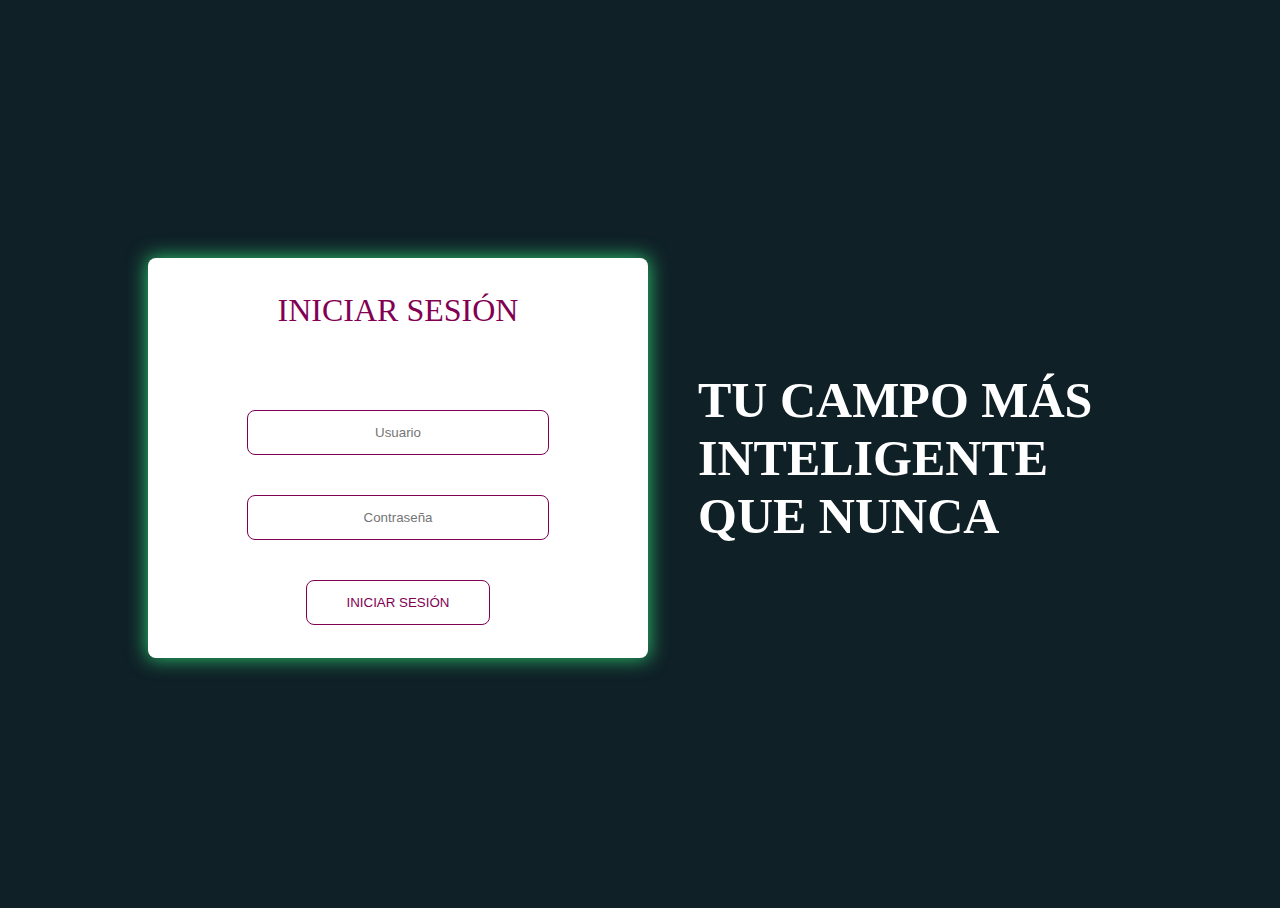
==== src/index.html @ e1c2057e "Login funciona a la perfección" ====
<!DOCTYPE html>
<html lang="en">
<head>
    <meta charset="UTF-8">
    <title>Title</title>
    <link rel="stylesheet" href="css/login.css">

</head>
<body>
    <form class="login" onsubmit="enviar(event)" id="login" method="POST">
        <h1>Iniciar Sesión</h1>
        <h2 id="errorLogin"></h2>
        <input type="text" name="nombre_de_usuario" placeholder="Usuario" required>
        <input type="password" name="contraseña" placeholder="Contraseña" required>
        <input type="submit" name="" value="INICIAR SESIÓN">
    </form>

    <div id="textoAncla">
        <h1>TU CAMPO MÁS INTELIGENTE QUE NUNCA</h1>
    </div>
    
    <script src="js/login.js"></script>

</body>
</html>
---- src/css/login.css ----
/* Determinamos el tamaño del html y del body */
html,body{
    height: 100%;
    width: 100%;
}

/* Creamos una tipografia personalizada
@font-face {
    font-family: "Montserrat";
    font-style: normal;
    font-weight: normal;
    src: url("../fonts/Montserrat/Montserrat-Light.otf");
}
*/

body{
    background: #0F2027;  /* fallback for old browsers */
    font-family: "Helvetica Neue";
    display: flex;
    align-items: center;
    justify-content: center;
}

.login{
    width: 400px;
    height: 300px;
    padding: 50px;
    border-radius: 8px;
    display: flex;
    flex-direction: column;
    align-items: center;
    justify-content: center;
    position: relative;
    background: white;
}

/* Título del login */
.login h1{
    color: #820053;
    text-transform: uppercase;
    font-weight: 500;
}

.login h2{
    color: #820053;
    text-transform: uppercase
    font-size: 10px;
}

.login input[type = "text"],.login input[type = "password"]{
    border: 0;
    background: none;
    display: block;
    margin: 20px auto;
    text-align: center;
    border: 1px solid #820053;
    padding: 14px 10px;
    width: 280px;
    outline: none;
    color: black;
    border-radius: 8px;
    transition: 0.25s;
}

.login input[type = "text"]:focus,.login input[type = "password"]:focus{
    width: 314px;
    border-color: #2ecc71;
}

.login input[type = "submit"]{
    border: 0;
    background: none;
    display: block;
    margin: 20px auto;
    text-align: center;
    border: 1px solid #820053;
    padding: 14px 40px;
    outline: none;
    color: #820053;
    border-radius: 8px;
    transition: 0.25s;
    cursor: pointer;
}

.login input[type = "submit"]:hover{
    background: #2ecc71;
}

/* Sobra trasera */
.login::after{
    position: absolute;
    bottom: 0px;
    left: 0px;
    content: '';
    background: #2ecc71;
    width: 100%;
    height: 100%;
    filter: blur(10px);
    z-index: -1;
}

#textoAncla{
    width: 400px;
    height: 300px;
    margin: 0 50px;
    color: white;
    display: flex;
    align-items: center;
    flex-wrap: wrap;
    font-size: 25px;
}

@media only screen and (max-width: 740px) {

    .box{
        width: 100%;
    }

    .box input[type = "text"]:focus,.box input[type = "password"]:focus{
        width: 90%;
    }

    .box input[type = "text"],.box input[type = "password"]{
        width: 80%;
    }

    #textoAncla{
        display:none
    }
    
}
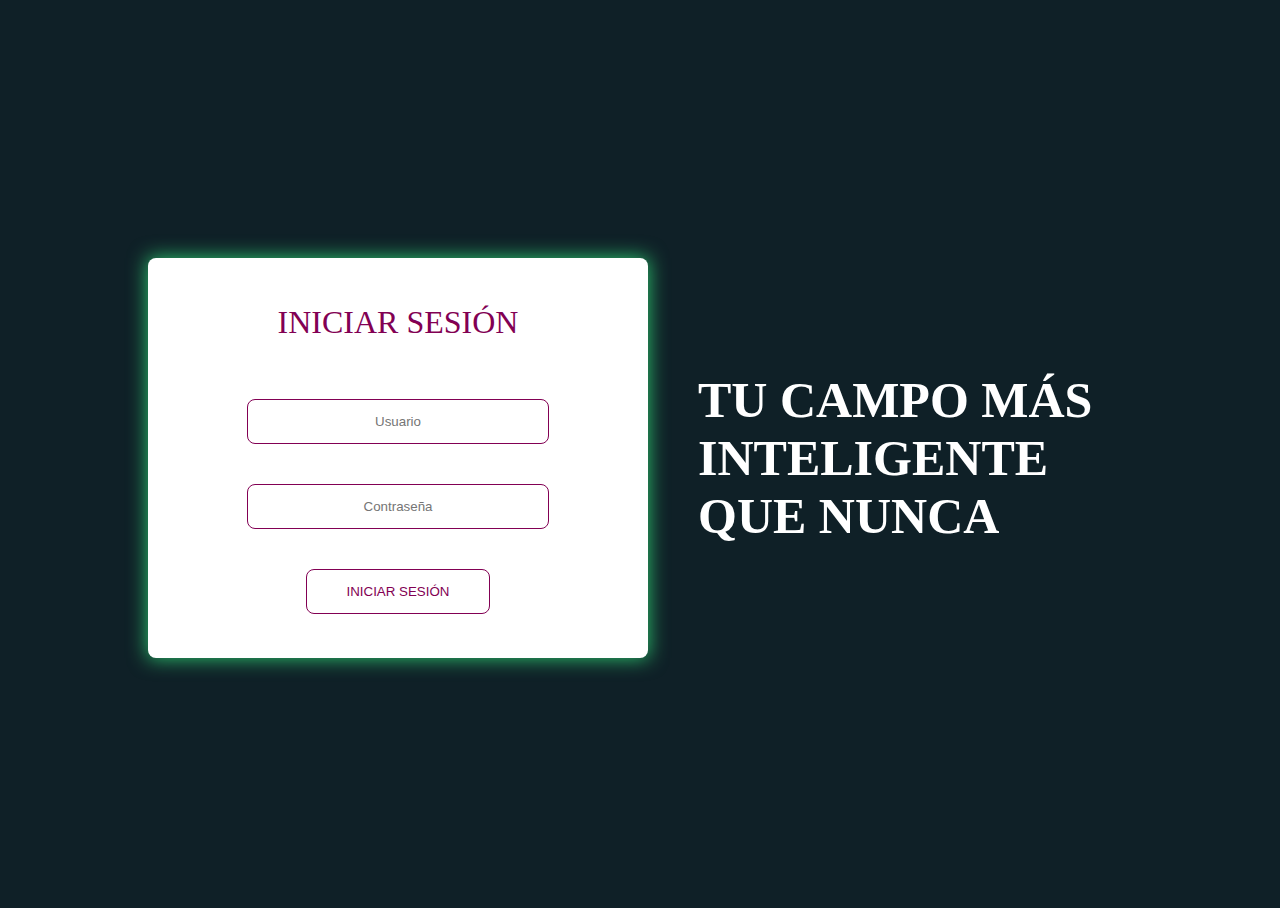
==== commit 705f0904: "casi terminado" ====
--- a/src/index.html
+++ b/src/index.html
@@ -4,7 +4,6 @@
     <meta charset="UTF-8">
     <title>Title</title>
     <link rel="stylesheet" href="css/login.css">
-
 </head>
 <body>
     <form class="login" onsubmit="enviar(event)" id="login" method="POST">
@@ -18,7 +17,7 @@
     <div id="textoAncla">
         <h1>TU CAMPO MÁS INTELIGENTE QUE NUNCA</h1>
     </div>
-    
+
     <script src="js/login.js"></script>
 
 </body>
--- a/src/css/login.css
+++ b/src/css/login.css
@@ -43,7 +43,7 @@
 
 .login h2{
     color: #820053;
-    text-transform: uppercase
+    text-transform: uppercase;
     font-size: 10px;
 }
 
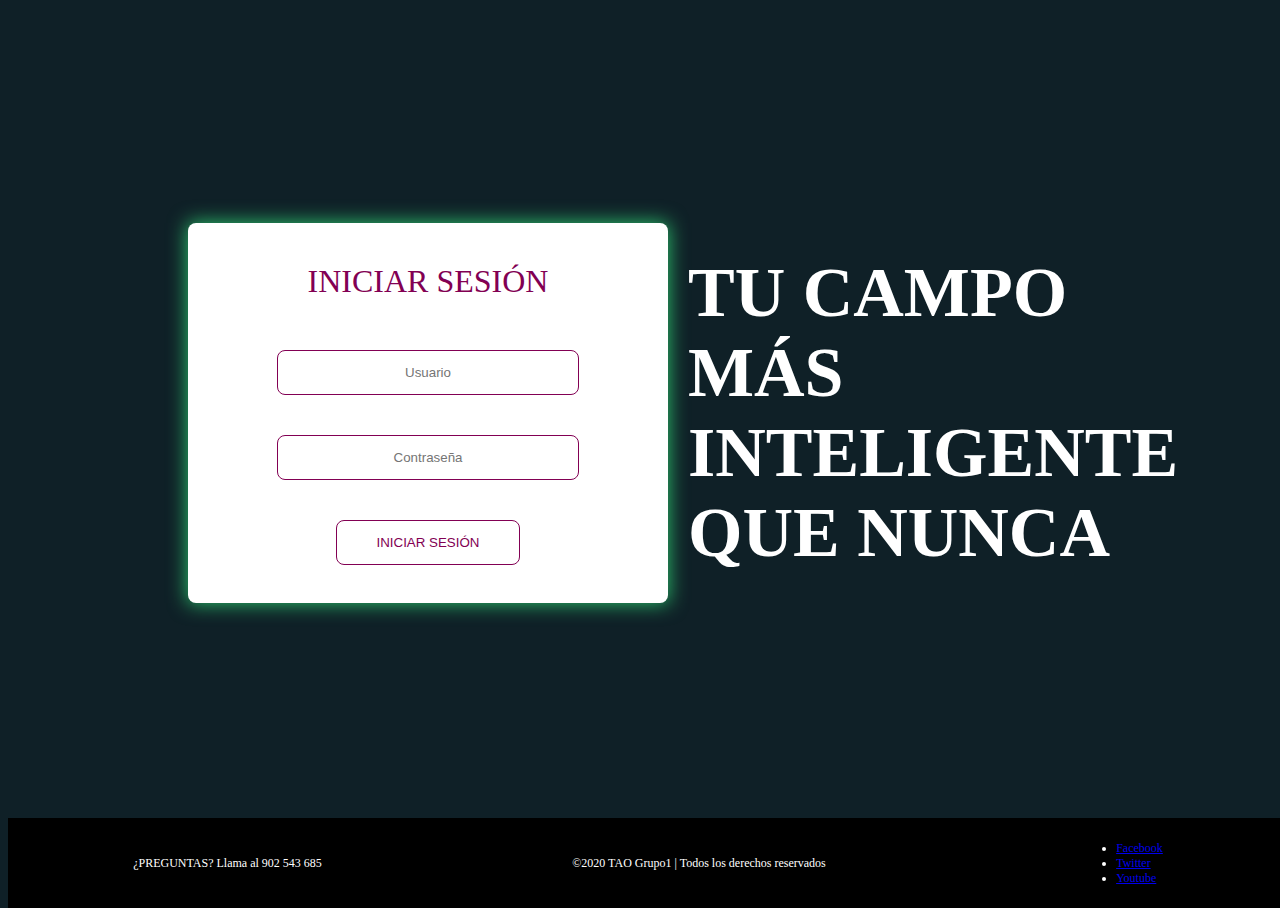
==== commit 6cc5add2: "." ====
--- a/src/index.html
+++ b/src/index.html
@@ -4,21 +4,40 @@
     <meta charset="UTF-8">
     <title>Title</title>
     <link rel="stylesheet" href="css/login.css">
+    <link rel="stylesheet" href="css/footer.css">
 </head>
 <body>
-    <form class="login" onsubmit="enviar(event)" id="login" method="POST">
-        <h1>Iniciar Sesión</h1>
-        <h2 id="errorLogin"></h2>
-        <input type="text" name="nombre_de_usuario" placeholder="Usuario" required>
-        <input type="password" name="contraseña" placeholder="Contraseña" required>
-        <input type="submit" name="" value="INICIAR SESIÓN">
-    </form>
-
-    <div id="textoAncla">
-        <h1>TU CAMPO MÁS INTELIGENTE QUE NUNCA</h1>
-    </div>
-
-    <script src="js/login.js"></script>
+    <section>
+        <form class="login" onsubmit="enviar(event)" id="login" method="POST">
+            <h1>Iniciar Sesión</h1>
+            <h2 id="errorLogin"></h2>
+            <input type="text" name="nombre_de_usuario" placeholder="Usuario" required>
+            <input type="password" name="contraseña" placeholder="Contraseña" required>
+            <input type="submit" name="" value="INICIAR SESIÓN">
+        </form>
+    
+        <div id="textoAncla">
+            <h1>TU CAMPO MÁS INTELIGENTE QUE NUNCA</h1>
+        </div>
+    
+        <script src="js/login.js"></script>
+    </section>
+ 
+    <footer>
+        <div>
+            <p>¿PREGUNTAS? Llama al 902 543 685</p>
+        </div>
+        <div>
+            <p>&copy;2020 TAO Grupo1 | Todos los derechos reservados</p>
+        </div>
+        <nav>
+            <ul>
+                <li><a href="#">Facebook</a></li>
+                <li><a href="#">Twitter</a></li>
+                <li><a href="#">Youtube</a></li>
+            </ul>
+        </nav>
+    </footer>
 
 </body>
 </html>--- a/src/css/login.css
+++ b/src/css/login.css
@@ -17,6 +17,7 @@
     background: #0F2027;  /* fallback for old browsers */
     font-family: "Helvetica Neue";
     display: flex;
+    flex-direction: column;
     align-items: center;
     justify-content: center;
 }
@@ -24,7 +25,7 @@
 .login{
     width: 400px;
     height: 300px;
-    padding: 50px;
+    padding: 40px;
     border-radius: 8px;
     display: flex;
     flex-direction: column;
@@ -32,6 +33,16 @@
     justify-content: center;
     position: relative;
     background: white;
+}
+
+section{
+    width: 100%;
+    height: 100%;
+    display: flex;
+    flex-direction: row;
+    flex-wrap: nowrap;
+    justify-content: center;
+    align-items: center;
 }
 
 /* Título del login */
@@ -44,7 +55,7 @@
 .login h2{
     color: #820053;
     text-transform: uppercase;
-    font-size: 10px;
+    font-size: 5px;
 }
 
 .login input[type = "text"],.login input[type = "password"]{
@@ -102,12 +113,11 @@
 #textoAncla{
     width: 400px;
     height: 300px;
-    margin: 0 50px;
+    margin: 0 20px;
     color: white;
     display: flex;
     align-items: center;
-    flex-wrap: wrap;
-    font-size: 25px;
+    font-size: 35px;
 }
 
 @media only screen and (max-width: 740px) {
--- a/src/css/footer.css
+++ b/src/css/footer.css
@@ -0,0 +1,26 @@
+footer{
+    width: 100%;
+    height: 100px;
+    background: black;
+    position: relative;
+    font-family: "Helvetica Neue";
+    color: white;
+    font-size: 12px;
+    display: flex;
+    justify-content: space-around;
+    align-content: center;
+    align-items: center;
+}
+
+/* Sobra trasera */
+.footer::after{
+    position: absolute;
+    bottom: 0px;
+    left: 0px;
+    content: '';
+    background: #2ecc71;
+    width: 100%;
+    height: 100%;
+    filter: blur(10px);
+    z-index: -1;
+}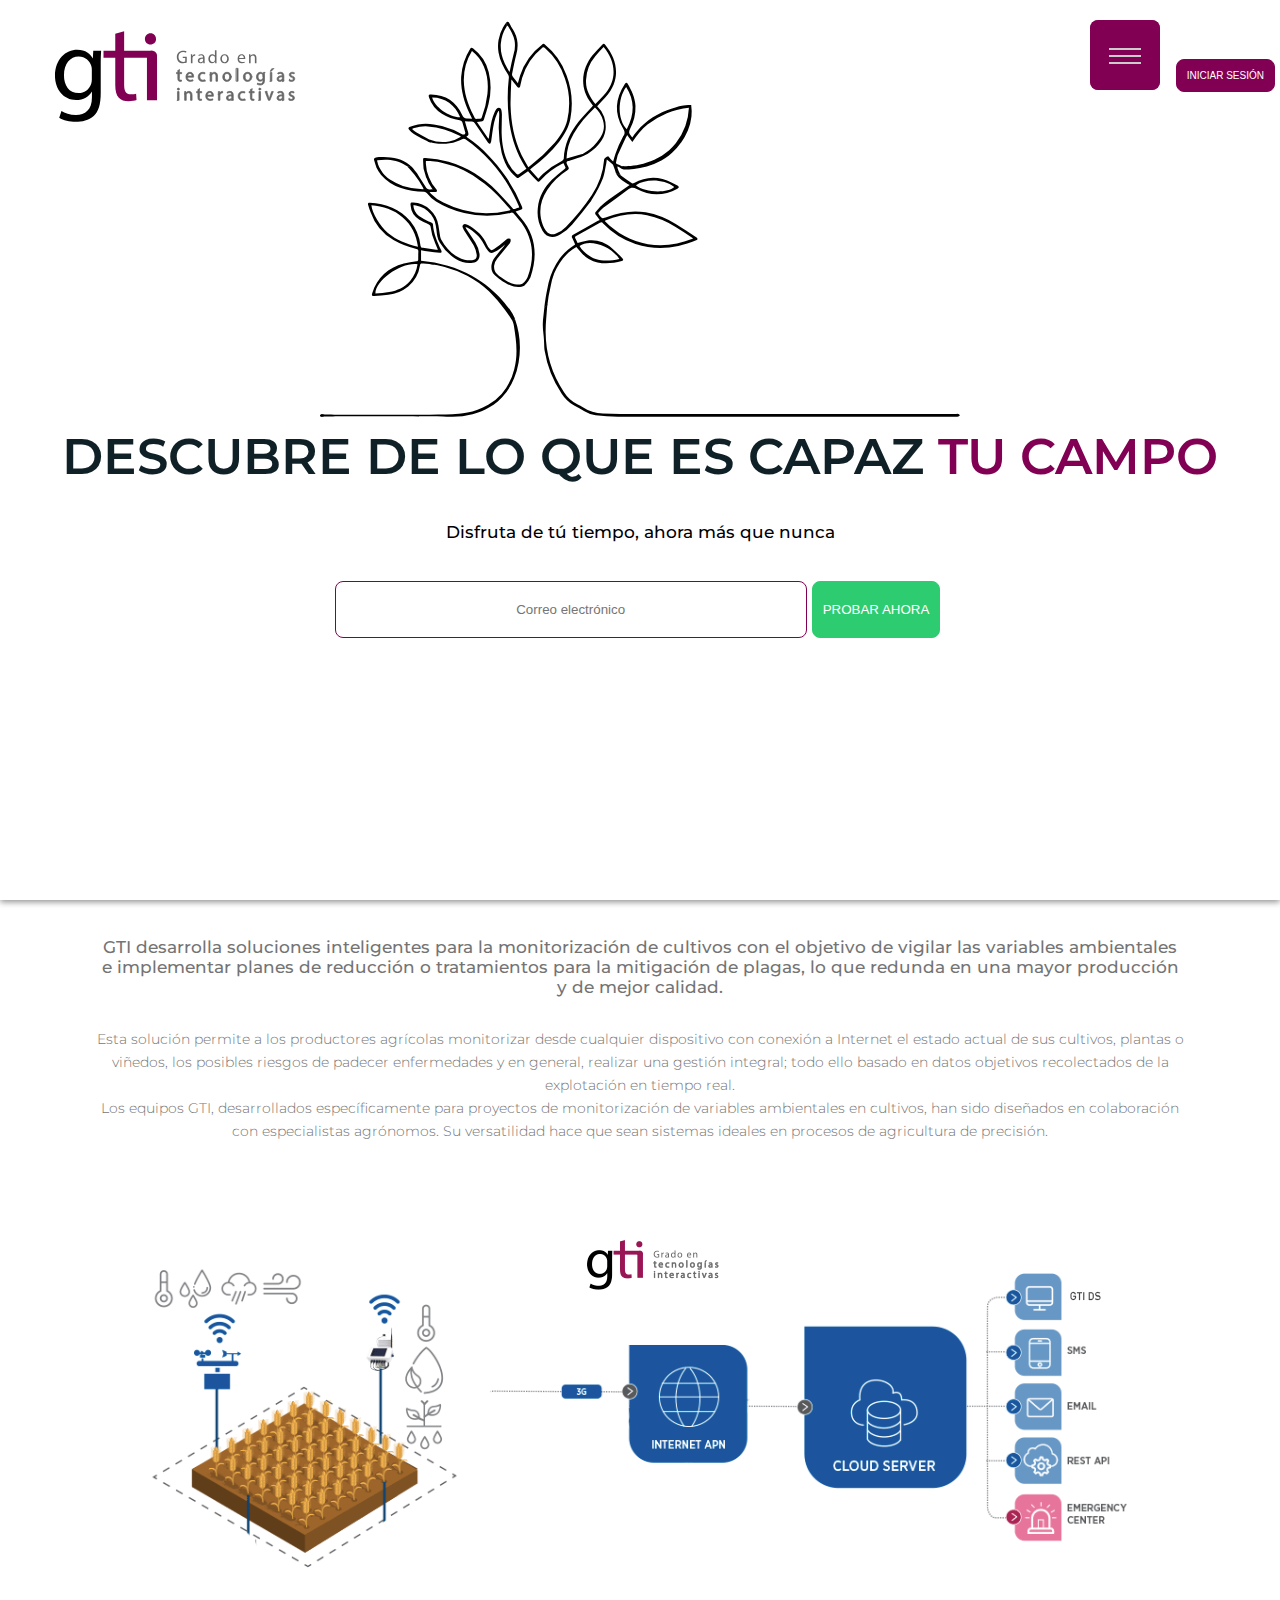
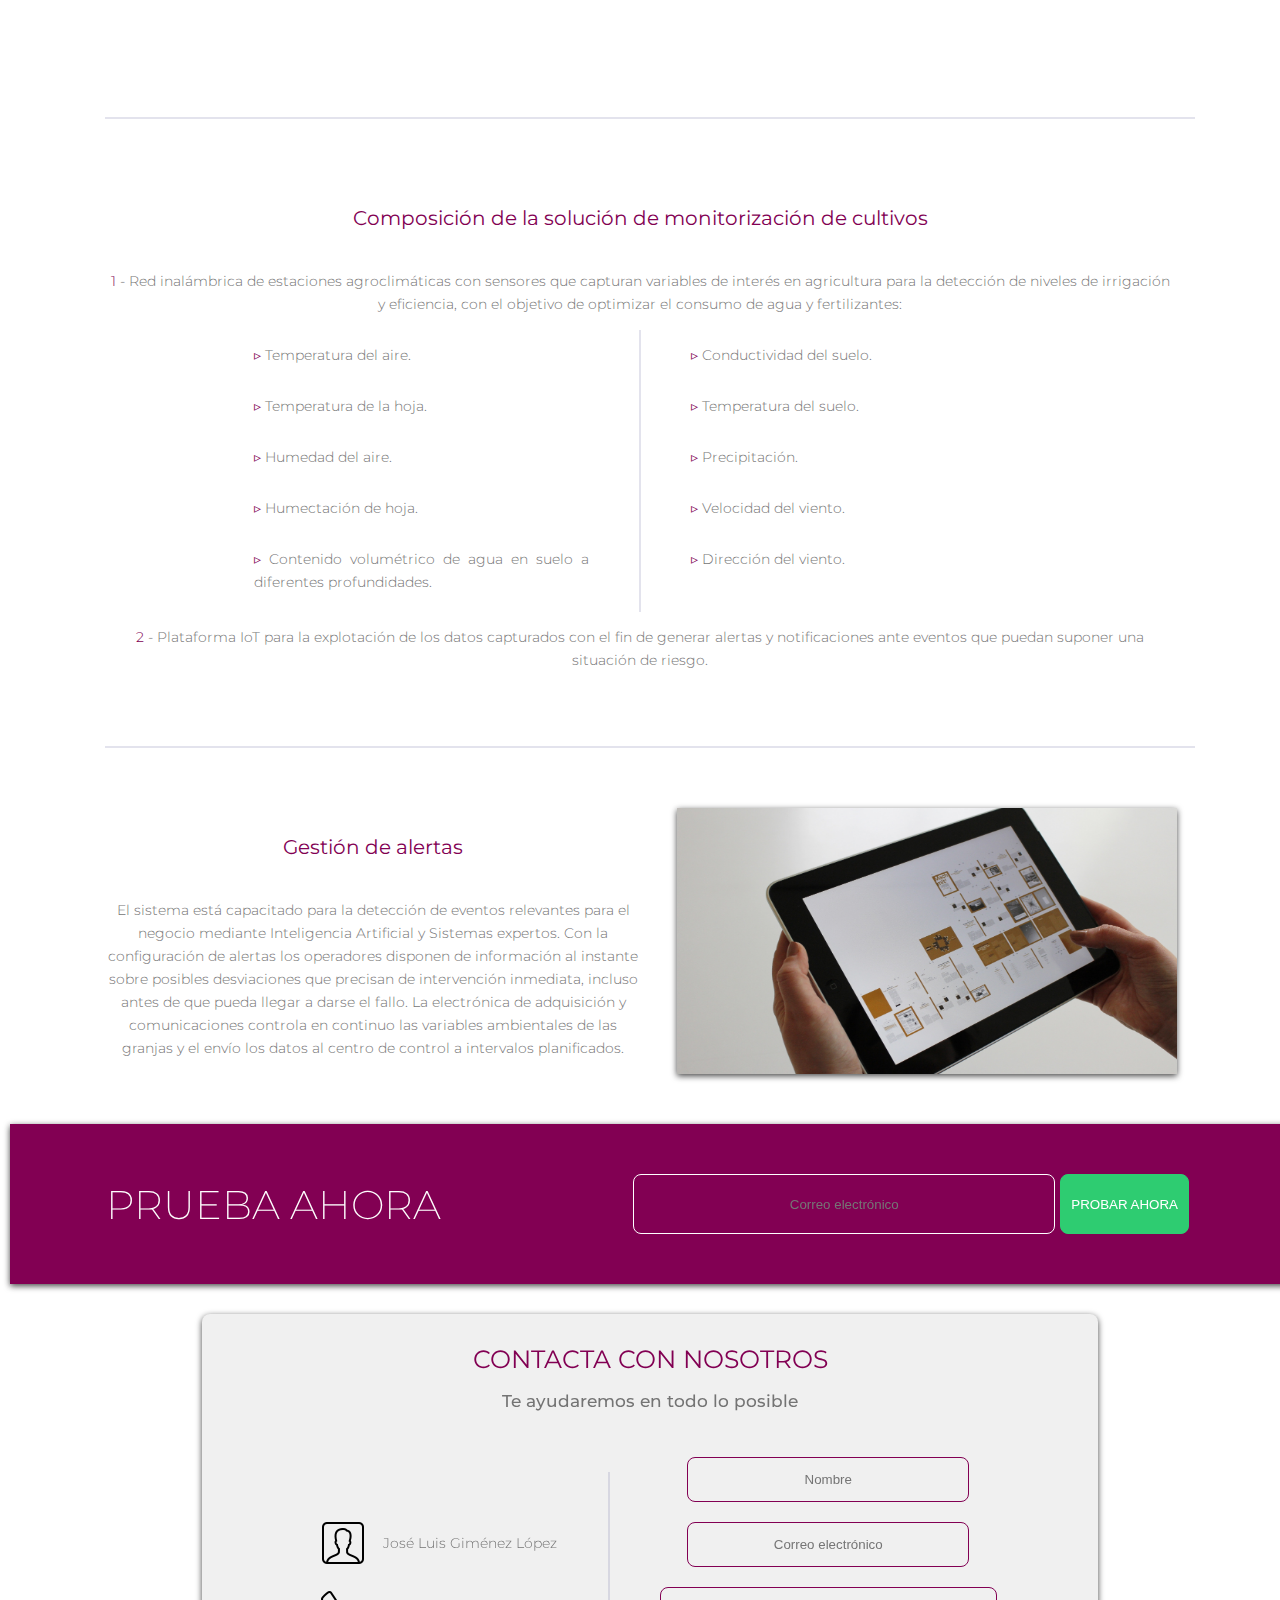
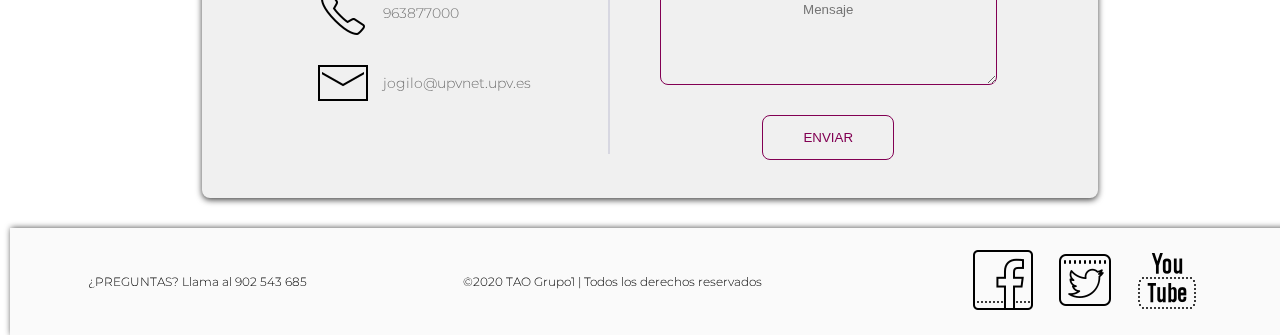
==== commit 1926eb2c: "Merge pull request #1 from AusiasBM/develop" ====
--- a/src/index.html
+++ b/src/index.html
@@ -2,42 +2,173 @@
 <html lang="en">
 <head>
     <meta charset="UTF-8">
-    <title>Title</title>
-    <link rel="stylesheet" href="css/login.css">
-    <link rel="stylesheet" href="css/footer.css">
+    <title>GTI | TAO</title>
+    <link href="https://fonts.googleapis.com/css?family=Montserrat:200,300,400,500,600,700,800,900&display=swap" rel="stylesheet">
+    <link rel="stylesheet" href="css/styles.css">
 </head>
 <body>
-    <section>
-        <form class="login" onsubmit="enviar(event)" id="login" method="POST">
-            <h1>Iniciar Sesión</h1>
-            <h2 id="errorLogin"></h2>
-            <input type="text" name="nombre_de_usuario" placeholder="Usuario" required>
-            <input type="password" name="contraseña" placeholder="Contraseña" required>
-            <input type="submit" name="" value="INICIAR SESIÓN">
-        </form>
     
-        <div id="textoAncla">
-            <h1>TU CAMPO MÁS INTELIGENTE QUE NUNCA</h1>
+    <!----------------------------------- Landing page ----------------------------------->
+    <section id="call-to-action">
+        <header>
+            <img src="img/logoGTI.svg" alt="Grado en Tecnologías Interactivas">
+            <div class="menu-sesion">
+                <nav class='menu'>
+                    <span class='toggle'>
+                        <i></i>
+                        <i></i>
+                        <i></i>
+                    </span>
+                    <div class='menuContent'>
+                        <ul>
+                        <li><a href="index.html">Inicio</a></li>
+                        <li><a href="#sobre-nosotros">Sobre Nosotros</a></li>
+                        <li><a href="#composicion">Caraterísticas</a></li>
+                        <li><a href="#contacto">Contacto</a></li>
+                        </ul>
+                    </div>
+                </nav>
+                <button onclick="location.href='login.html';" type="button" class="inicio-sesion">INICIAR SESIÓN</button>
+            </div>
+        </header>
+        <div class="texto-reclamo">
+            <div>
+                <h1>DESCUBRE DE LO QUE ES CAPAZ <span>TU CAMPO</span></h1>
+                <p>Disfruta de tú tiempo, ahora más que nunca</p>
+            </div>
+            <form class="form-call-to-action" method="post" onsubmit="enviar(event)">
+                <input type="text" name="Correo-electrónico" placeholder="Correo electrónico" required>
+                <input type="submit" value="PROBAR AHORA">
+            </form>
         </div>
+        
+    </section>
+
+    <!----------------------------------- Landing page ----------------------------------->
+
+    <section id="contenedor">
+        <section id="sobre-nosotros">
+            
+            <div class="informacion">
+                <h3>GTI desarrolla soluciones inteligentes para la monitorización de cultivos con el objetivo de vigilar las variables ambientales e implementar planes de reducción o tratamientos para la mitigación de plagas, lo que redunda en una mayor producción y de mejor calidad.</h3>
+            
+                <p>
+                    Esta solución permite a los productores agrícolas monitorizar desde cualquier dispositivo con conexión a Internet el estado actual de sus cultivos, plantas o viñedos, los posibles riesgos de padecer enfermedades y en general, realizar una gestión integral; todo ello basado en datos objetivos recolectados de la explotación en tiempo real.
+                    <br>
+                    Los equipos GTI, desarrollados específicamente para proyectos de monitorización de variables ambientales en cultivos, han sido diseñados en colaboración con especialistas agrónomos. Su versatilidad hace que sean sistemas ideales en procesos de agricultura de precisión.
+                </p>
+
+            </div>
+
+            <div class="foto foto1"></div>
+        </section>
+
+        <div class="hrr"></div>
+
+        <section id="composicion">
+
+            <!--<div class="foto foto2"></div>-->
+            <div class="informacion">
+                <h4>Composición de la solución de monitorización de cultivos</h4>
+                <p><span>1 </span> - Red inalámbrica de estaciones agroclimáticas con sensores que capturan variables de interés en agricultura para la detección de niveles de irrigación y eficiencia, con el objetivo de optimizar el consumo de agua y fertilizantes:</p>
+                <div class="contenedor-informacion">
+                    <div class="caracteristicas">  
+                            <p><span>▹ </span> Temperatura del aire.</p>
+                            <p><span>▹ </span>Temperatura de la hoja.</p>
+                            <p><span>▹ </span>Humedad del aire.</p>
+                            <p><span>▹ </span>Humectación de hoja.</p>
+                            <p><span>▹ </span>Contenido volumétrico de agua en suelo a diferentes profundidades.</p>
+                    </div>
+                    <div class="hrr-vertical"></div>
+                    <div class="caracteristicas">
+                        <p><span>▹ </span>Conductividad del suelo.</p>
+                        <p><span>▹ </span>Temperatura del suelo.</p>
+                        <p><span>▹ </span>Precipitación.</p>
+                        <p><span>▹ </span>Velocidad del viento.</p>
+                        <p><span>▹ </span>Dirección del viento.</p>
+                    </div>
+
+                </div>
+                <p>
+                    <span>2</span> - Plataforma IoT para la explotación de los datos capturados con el fin de generar alertas y notificaciones ante eventos que puedan suponer una situación de riesgo.
+                </p>
+
+            </div>
+
+        </section>
+
+        <div class="hrr"></div>
+
+        <section id="alertas">
+
+            <div class="informacion">
+                <h4>Gestión de alertas</h4>
+
+                <p>
+                    El sistema está capacitado para la detección de eventos relevantes para el negocio 
+                    mediante Inteligencia Artificial y Sistemas expertos. Con la configuración de alertas 
+                    los operadores disponen de información al instante sobre posibles desviaciones que 
+                    precisan de intervención inmediata, incluso antes de que pueda llegar a darse el fallo.
+                    La electrónica de adquisición y comunicaciones controla en continuo las variables 
+                    ambientales de las granjas y el envío los datos al centro de control a intervalos 
+                    planificados.
+                </p>
+
+            </div>
+            <div class="foto foto3"></div>
+        </section>
+
+        <section class="section-call-to-action">
+            <h2>PRUEBA AHORA</h2>
+            <form class="form-call-to-action2" method="post" onsubmit="enviar(event)">
+                <input type="text" name="Correo-electrónico" placeholder="Correo electrónico" required>
+                <input type="submit" value="PROBAR AHORA">
+            </form>
+        </section>
+
+        <section id="contacto">
+            <h4>CONTACTA CON NOSOTROS</h4>
+            <h3>Te ayudaremos en todo lo posible</h3>
+            <div class="tablero-contacto">
+                <div class="info-contacto">
+                    <div class="info"><img src="img/icons8-nombre-50.png" alt="Nombre">José Luis Giménez López</div>
+                    <div class="info"><img src="img/icons8-teléfono-50.png" alt="Teléfono">963877000</div>
+                    <div class="info"><img src="img/icons8-correo-50.png" alt="Correo">jogilo@upvnet.upv.es</div>
+                </div>
+                <div class="hr-contacto"></div>
+                <form class="form-contacto" method="post" onsubmit="enviar(event)">
+                    <input type="text" name="nombre" placeholder="Nombre" required>
+                    <input type="text" name="correo-electrónico" placeholder="Correo electrónico" required>
+                    <textarea name="message" rows="7" cols="30" placeholder="Mensaje" required></textarea>
+                    <input type="submit" value="ENVIAR">
+                </form>
+            </div>
+        </section>
+
+        <footer>
+            <div>
+                <p>¿PREGUNTAS? Llama al 902 543 685</p>
+            </div>
+            <div>
+                <p>&copy;2020 TAO Grupo1 | Todos los derechos reservados</p>
+            </div>
+            <nav>
+                <ul>
+                    <li><a href="#"><img src="img/icons8-facebook-80.png" alt="Facebook"></a></li>
+                    <li><a href="#"><img src="img/icons8-twitter-64.png" alt="Twitter"></a></li>
+                    <li><a href="#"><img src="img/icons8-youtube-80.png" alt="Youtube"></a></li>
+                </ul>
+            </nav>
+        </footer>
+
+    </section>
     
-        <script src="js/login.js"></script>
-    </section>
- 
-    <footer>
-        <div>
-            <p>¿PREGUNTAS? Llama al 902 543 685</p>
-        </div>
-        <div>
-            <p>&copy;2020 TAO Grupo1 | Todos los derechos reservados</p>
-        </div>
-        <nav>
-            <ul>
-                <li><a href="#">Facebook</a></li>
-                <li><a href="#">Twitter</a></li>
-                <li><a href="#">Youtube</a></li>
-            </ul>
-        </nav>
-    </footer>
+    <script src="https://code.jquery.com/jquery-3.3.1.js"></script>
+    <script>
+        $('.toggle').on('click', function() {
+                $('.menu').toggleClass('active');
+            });
+    </script>
 
 </body>
 </html>--- a/src/css/styles.css
+++ b/src/css/styles.css
@@ -0,0 +1,612 @@
+/* Determinamos el tamaño del html y del body */
+html,body{
+    font-family: 'Montserrat';
+    font-weight: 300;
+    font-size: 14px; 
+    height:100%;
+    width:100%;
+    margin: 0;
+    padding: 0;
+    background: rgb(255, 255, 255);
+    color: rgb(116, 116, 116);
+}
+
+#contenedor{
+    width: 100%;
+    display: flex;
+    flex-direction: column;
+    align-items: center;
+}
+
+/*-------------------------------------- css Lading page-------------------------------------*/
+
+
+    header{
+        width: 100%;
+        height: 150px;
+        top: 0;
+        position: absolute;
+        z-index: 1;
+        display: flex;
+        align-items: center;
+        justify-content: space-between;
+    }
+
+    .texto-reclamo{
+        display: flex;
+        flex-direction: column;
+        align-items: center;
+        margin-top: 150px;
+    }
+
+    .form-call-to-action input[type="text"]{
+        border: 0;
+        background: none;
+        display: block;
+        margin: 20px auto;
+        text-align:center;
+        border: 1px solid #820053;
+        padding: 20px 10px;
+        width: 450px;
+        outline: none;
+        color:black;
+        border-radius: 8px;
+        transition: 0.25s;
+    }
+
+    .form-call-to-action input[type="submit"]{
+        border: 0;
+        background:  #2ecc71;
+        display: block;
+        margin: 20px 5px;
+        text-align:center;
+        border: 1px solid #2ecc71;
+        padding: 14px 10px;
+        outline: none;
+        color:white;
+        border-radius: 8px;
+        transition: 0.25s;
+        cursor: pointer;
+    }
+    .form-call-to-action input[type="text"]:focus{
+        width: 500px;
+        border-color:#2ecc71;
+    }
+    .form-call-to-action input[type="submit"]:hover{
+        color: #820053;
+        background: none;
+    }
+    .form-call-to-action{
+        margin: 0 auto;
+        display: flex;
+        justify-content: center;
+        text-align: center;
+    }
+
+
+    /*------------------------------------------OBJETOS Call to action--------------------------------------------------------*/
+    
+
+
+    /*------------------------------------------------ID--------------------------------------*/
+    #call-to-action{
+        background: url("../img/arbol.svg") no-repeat top center;
+        background-size: 50%  50%;
+        /*background: rgb(250, 250, 250);*/
+        font-family: 'Montserrat';
+        font-weight: 400;
+        width: 100%;
+        height: 100%;
+        display: flex;
+        flex-direction: column;
+        text-align: center;
+        justify-content: center; 
+        margin: 0;
+        padding: 0;
+    }
+
+    #call-to-action:before{
+        content:'';
+        position: absolute;
+        top: 0;
+        bottom: 0;
+        left: 0;
+        right: 0;
+        background: rgba(0,0,0,0.6);
+        z-index: -1;
+        filter: drop-shadow(0px 2px 3px #444);
+    }
+
+
+    #call-to-action h1{
+        font-family: 'Montserrat';
+        font-weight: 600;
+        font-size: 50px;
+        color: #0f2027;
+    }
+    #call-to-action span{
+        color: #820053;
+    }
+
+    #call-to-action p{
+        color: black;
+        font-size: 17px;
+        font-weight: 500;
+    }
+
+    /*---------------------------------inciar sesion----------------------------*/
+    
+    .inicio-sesion {
+        font-family: sans-serif;
+        font-weight:300;
+        font-size: 10px;
+        background: #820053;
+        display: block;
+        margin: 5px 5px;
+        text-align:center;
+        border: 1px solid #820053;
+        padding: 10px 10px;
+        outline: none;
+        color: white;
+        border-radius: 8px;
+        transition: 0.25s;
+        cursor: pointer;
+    }
+
+    /*---------------------------------inciar sesion----------------------------*/
+
+    /*-------------------------------------MENU----------------------------*/
+    
+    .menu {
+        height: 70px;
+        width: 70px;
+        right: 120px;
+        top: 20px;
+        text-align: center;
+        position: absolute;
+        background: #820053;
+        overflow: hidden;
+        transition: all 0.2s ease;
+        border-radius: 8px;
+        z-index: 999;
+    }
+    .menu.active {
+        width: calc(100% - 500px);
+    }
+    .menu.active .menuContent * {
+        opacity: 1;
+    }
+    .menu.active span i:nth-child(1) {
+        transform: rotate(-45deg) translate(-50%, -50%);
+        top: 50%;
+    }
+    .menu.active span i:nth-child(2) {
+        transform: translateX(-100px);
+        opacity: 0;
+    }
+    .menu.active span i:nth-child(3) {
+        transform: rotate(45deg) translate(-50%, -50%);
+        top: 50%;
+    }
+    .menu span {
+        width: 70px;
+        height: 70px;
+        position: absolute;
+        right: 0;
+        cursor: pointer;
+        background: #820053;
+        border-radius: 8px;
+        z-index: 1;
+    }
+    .menu span i {
+        position: absolute;
+        transform-origin: 50% 50%;
+        width: 45%;
+        height: 2px;
+        left: 0;
+        right: 0;
+        margin: auto;
+        background-color: #ccc;
+        transition: transform 0.3s ease, opacity 0.1s ease 0.1s;
+    }
+    .menu span i:nth-child(1) {
+        top: 40%;
+    }
+    .menu span i:nth-child(2) {
+        top: 50%;
+    }
+    .menu span i:nth-child(3) {
+        top: 60%;
+    }
+    .menu .menuContent {
+        position: absolute;
+        width: 100%;
+        height: 100%;
+        line-height: 40px;
+        right: 0px;
+        text-align: center;
+    }
+    .menu .menuContent * {
+        opacity: 0;
+    }
+    .menu .menuContent ul li {
+        display: inline-block;
+        margin-left: 10px;
+        margin-right: 10px;
+        color: rgb(250, 250, 250);
+        transition: opacity 0.3s ease 0.3s;
+        cursor: pointer;
+        position: relative;
+    }
+    .menu .menuContent ul li:hover:before {
+        opacity: 0.8;
+        top: 13px;
+        left: 20px;
+    }
+    .menu .menuContent ul li:hover:after {
+        opacity: 0.8;
+        bottom: 13px;
+        left: -20px;
+    }
+    .menu .menuContent ul li:before, .menu .menuContent ul li:after {
+        content: "";
+        position: absolute;
+        width: 20px;
+        height: 2px;
+        background: #ccc;
+        transition: all 0.3s ease;
+    }
+    .menu .menuContent ul li:before {
+        transform: rotate(-55deg);
+        left: 60px;
+        top: -30px;
+        opacity: 0;
+        right: 0;
+        margin: auto;
+    }
+    .menu .menuContent ul li:after {
+        transform: rotate(-55deg);
+        left: -60px;
+        bottom: -30px;
+        opacity: 0;
+        right: 0;
+        margin: auto;
+    }
+
+    .menu .menuContent ul li a{
+        text-decoration: none;
+        color: rgb(250, 250, 250);
+    }
+        
+      
+    /*-------------------------------------MENU----------------------------*/
+
+/*-------------------------------------- css Lading page-------------------------------------*/
+
+/*-------------------------------------- css secciones -------------------------------------*/
+
+.hrr{
+    width: 85%;
+    height: 0.5px;
+    color: white;
+    border: solid 0.5px rgba(116, 116, 166, 0.2);
+    margin: 50px;
+}
+
+p{
+    line-height : 23px;
+}
+
+span{
+    color: #820053;
+}
+
+h3{
+    font-family: 'Montserrat';
+    font-weight: 500;
+    font-size: 17px;
+    text-align: center;
+}
+
+h4{
+    font-family: 'Montserrat';
+    font-weight: 400;
+    font-size: 20px;
+    color: #820053;
+}
+
+section{
+    width: 85%;
+    height: 100%;
+    margin: 10px;
+    padding: 0;
+    display: flex;
+    flex-direction: row;
+    justify-content: space-between;
+}
+
+.foto{
+    border-radius: 8px;
+    background: url("../img/alertas.jpg") no-repeat center;
+    width: 100%;
+    height: 100%;
+    filter: drop-shadow(0px 2px 3px #444);
+}
+
+.foto1{
+    background: url("../img/sobre-nosotros.png") no-repeat center;
+    width: 100%;
+    height: 500px;
+    filter: drop-shadow(0px 0px 0px white);
+}
+
+.foto3{
+    background: url("../img/alertas.jpg")no-repeat center;
+    background-size: 500px 300px;
+}
+
+.informacion{
+    width: 100%;
+    margin: 0 20px 0 0;
+    display: flex;
+    flex-direction: column;
+    justify-content: center;
+    align-items: center;
+    text-align: center;
+}
+
+#sobre-nosotros {
+    display: flex;
+    flex-direction: column;
+    align-items: center;
+    justify-content: center;
+    text-align: justify;
+}
+
+.contenedor-informacion{
+    display: flex;
+    flex-direction: row;
+    justify-content: space-around;
+
+}
+
+.caracteristicas{
+    display: flex;
+    flex-direction: column;
+    width: 100%;
+    text-align: justify;
+}
+
+.hrr-vertical{
+    width: 0.5px;
+    height: 280px;
+    color: white;
+    border: solid 0.5px rgba(116, 116, 166, 0.2);
+    margin: 0 50px;
+
+}
+
+/*-------------------------------------- css secciones -------------------------------------*/
+
+/*-------------------------------------- css login call to action -------------------------------------*/
+
+.form-call-to-action2 input[type="text"]{
+    border: 0;
+    background: none;
+    display: block;
+    margin: 20px auto;
+    text-align:center;
+    border: 1px solid white;
+    padding: 14px 10px;
+    width: 400px;
+    outline: none;
+    color:white;
+    border-radius: 8px;
+    transition: 0.25s;
+    
+}
+.form-call-to-action2 input[type="submit"]{
+    border: 0;
+    background:  #2ecc71;
+    display: block;
+    margin: 20px 5px;
+    text-align:center;
+    border: 1px solid #2ecc71;
+    padding: 14px 10px;
+    outline: none;
+    color:white;
+    border-radius: 8px;
+    transition: 0.25s;
+    cursor: pointer;
+}
+.form-call-to-action2 input[type="text"]:focus{
+    width: 500px;
+    border-color:#2ecc71;
+}
+.form-call-to-action2 input[type="submit"]:hover{
+    background: none;
+}
+.form-call-to-action2{
+    
+    margin: 30px 0;
+    height: 100px;
+    display: flex;
+}
+
+.section-call-to-action{
+    background: #820053;
+    width: 100%;
+    height: 100%;
+    margin: 40px 0 0 0;
+    display: flex;
+    flex-direction: row;
+    justify-content: space-around;
+    align-items: center;
+    filter: drop-shadow(0px 2px 3px #444);
+}
+
+h2{
+    color: white;
+    font-family: 'Montserrat';
+    font-size: 40px;
+    font-weight: 200;
+}
+
+/*-------------------------------------- css login call to action -------------------------------------*/
+
+/*-------------------------------------- css contacto -------------------------------------*/
+
+#contacto{
+    background: rgb(240, 240, 240);
+    width: 70%;
+    height: 100%;
+    margin: 30px;
+    display: flex;
+    flex-direction: column;
+    justify-content: center;
+    align-items: center;
+    border-radius: 8px;
+    filter: drop-shadow(0px 2px 3px #444);
+}
+
+.tablero-contacto{
+    display: flex;
+    justify-content: center;
+    align-items: center;
+}
+
+#contacto h4{
+    font-size: 25px;
+    margin: 30px 0 0 0;
+}
+
+.hr-contacto{
+    width: 0.5px;
+    height: 280px;
+    color: white;
+    border: solid 0.5px rgba(116, 116, 166, 0.2);
+    margin: 0 50px;
+}
+
+.form-contacto{
+    width: 100%;
+    height: 90%;
+    display: flex;
+    flex-direction: column;
+}
+
+.info-contacto{
+    width: 100%;
+}
+
+
+.form-contacto input[type = "text"]{
+    border: 0;
+    background: none;
+    display: block;
+    margin: 10px auto;
+    text-align:center;
+    border: 1px solid #820053;
+    padding: 14px 10px;
+    width: 260px;
+    outline: none;
+    color: black;
+    border-radius: 8px;
+    transition: 0.25s;
+}
+
+.form-contacto input[type = "text"]:focus{
+    width: 314px;
+    border-color: #2ecc71;
+}
+
+.form-contacto input[type = "submit"]{
+    border: 0;
+    background: none;
+    display: block;
+    margin: 20px auto;
+    text-align: center;
+    border: 1px solid #820053;
+    padding: 14px 40px;
+    outline: none;
+    color: #820053;
+    border-radius: 8px;
+    transition: 0.25s;
+    cursor: pointer;
+}
+
+.form-contacto textarea{
+    font-family: sans-serif;
+    border: 0;
+    background: none;
+    display: block;
+    margin: 10px auto;
+    text-align: center;
+    border: 1px solid #820053;
+    padding: 14px 40px;
+    outline: none;
+    color: #820053;
+    border-radius: 8px;
+    transition: 0.25s;
+}
+
+.form-contacto textarea:focus{
+    width: 250px;
+    border-color: #2ecc71;
+}
+
+.form-contacto input[type = "submit"]:hover{
+    background: #2ecc71;
+}
+
+.info{
+    margin: 20px auto;
+    display: flex;
+    align-items: center;
+}
+
+.info img{
+    margin: 0 15px;
+}
+
+/*-------------------------------------- css contacto -------------------------------------*/
+
+/*-------------------------------------- css footes -------------------------------------*/
+
+footer{
+    margin: 0;
+    padding: 0;
+    width: 100%;
+    height: 250px;
+    background: rgb(250, 250, 250);
+    position: relative;
+    font-family: 'Montserrat';
+    color: black;
+    font-size: 12px;
+    display: flex;
+    justify-content: space-around;
+    align-content: center;
+    align-items: center;
+    filter: drop-shadow(1px 0px 3px #444);
+}
+
+footer ul{
+    list-style: none;
+    display: flex;
+    align-items: center;
+}
+
+footer a{
+    text-decoration: none;
+    margin: 5px;
+    width: 30px;
+    height: 30px;
+}
+
+
+/*-------------------------------------- css footes -------------------------------------*/
+
+@media only screen and (max-width: 500px) {
+
+
+}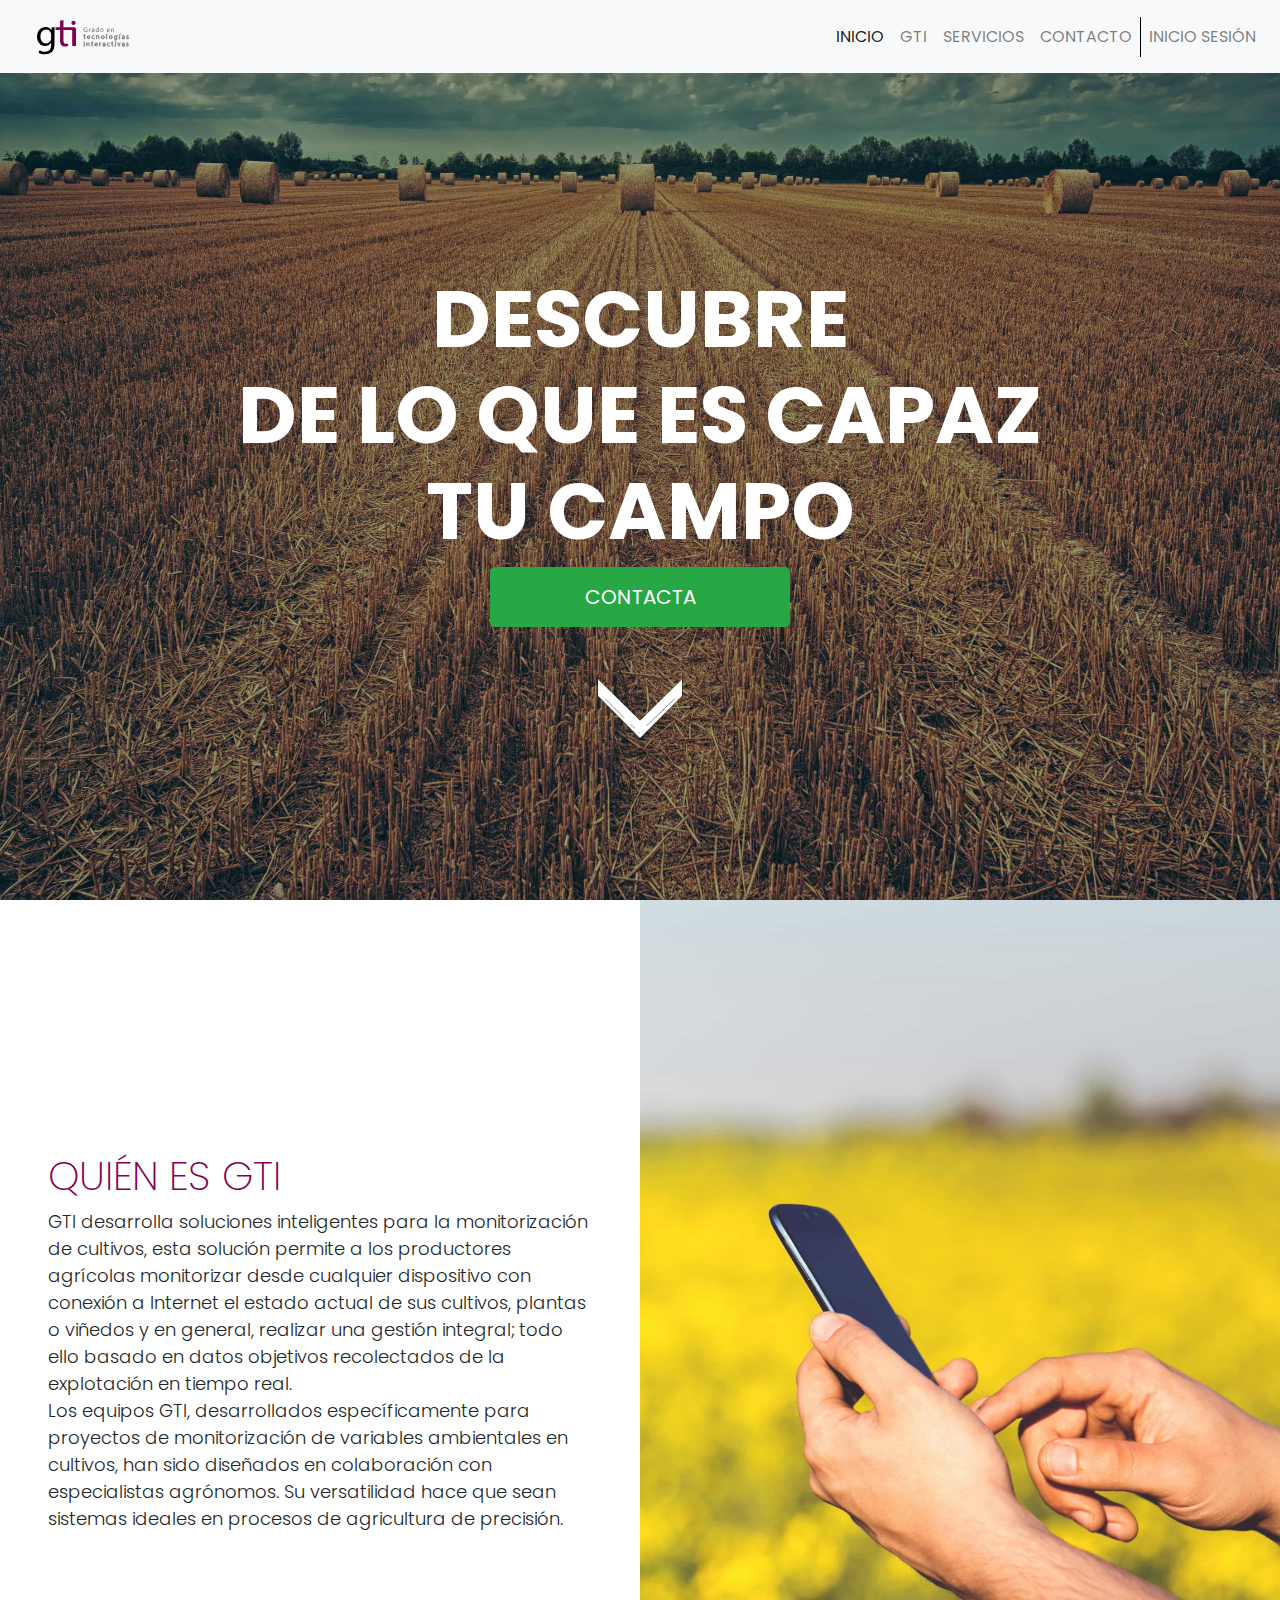
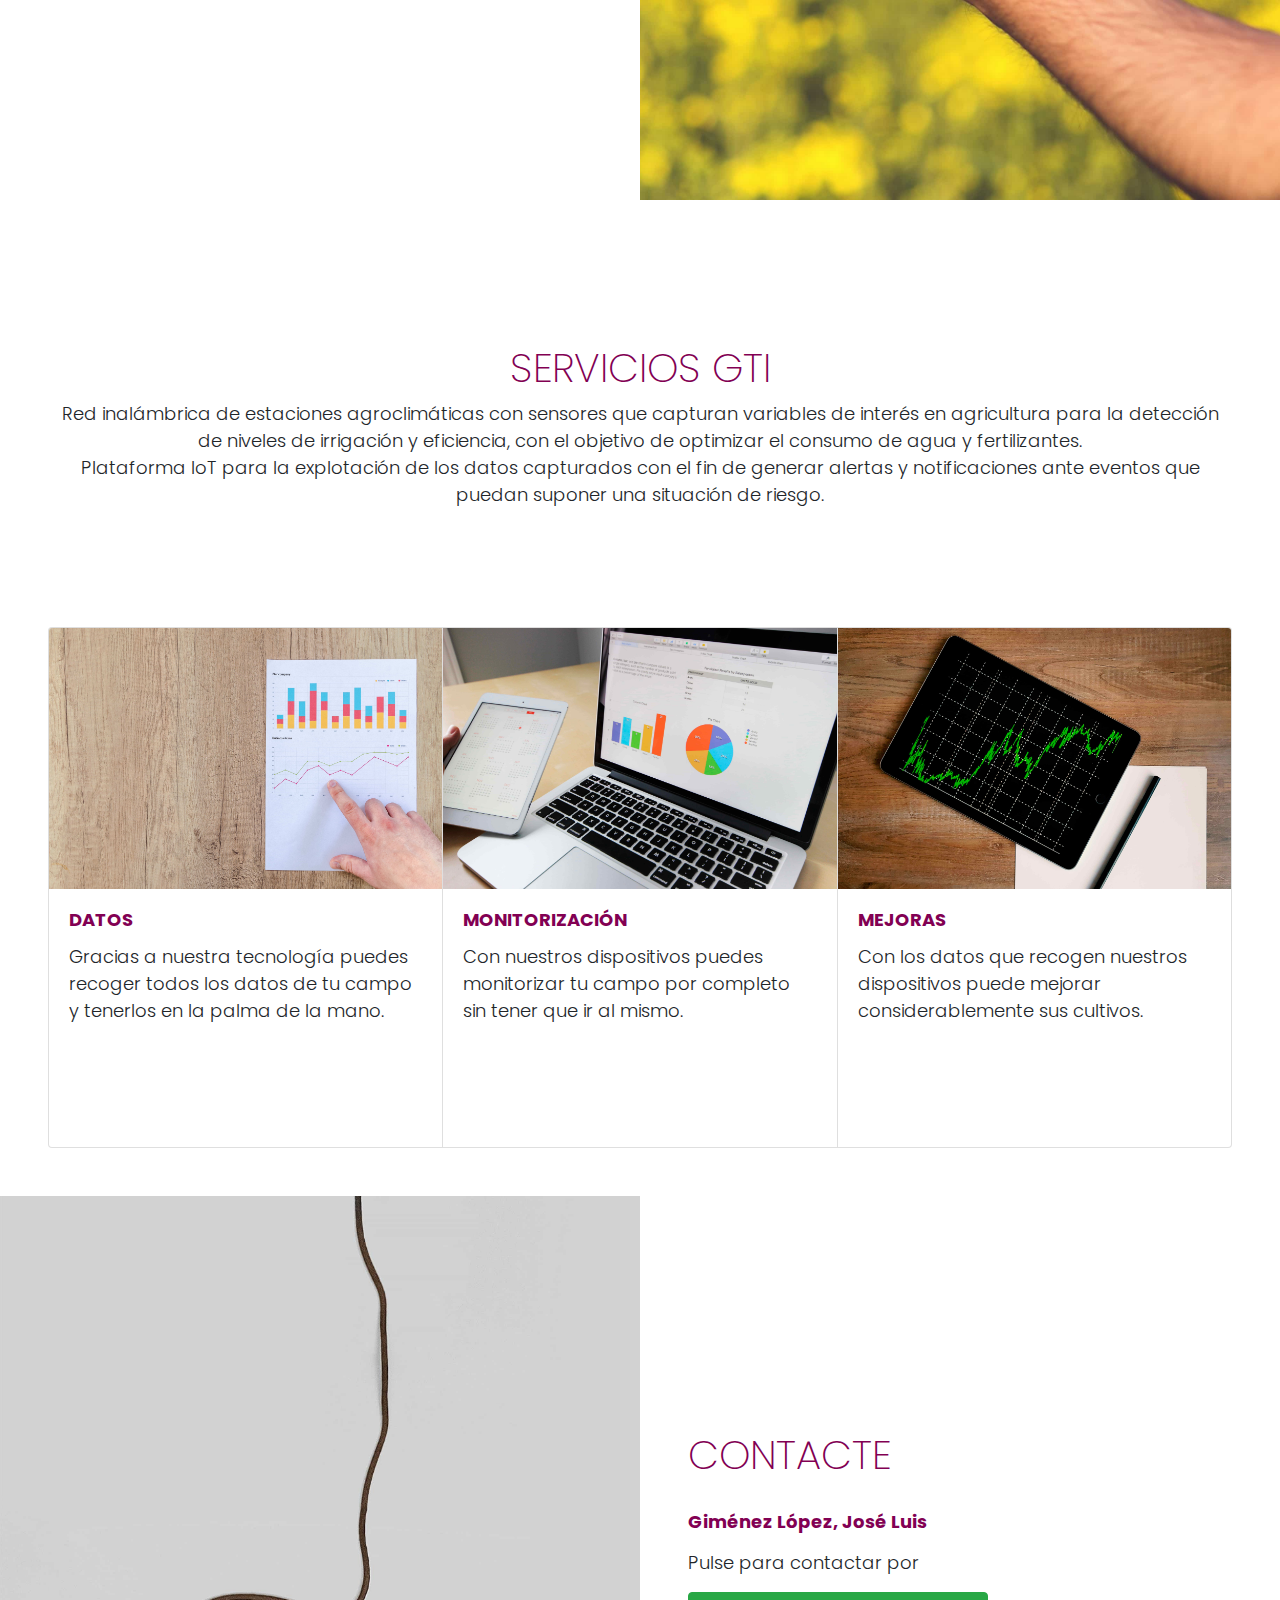
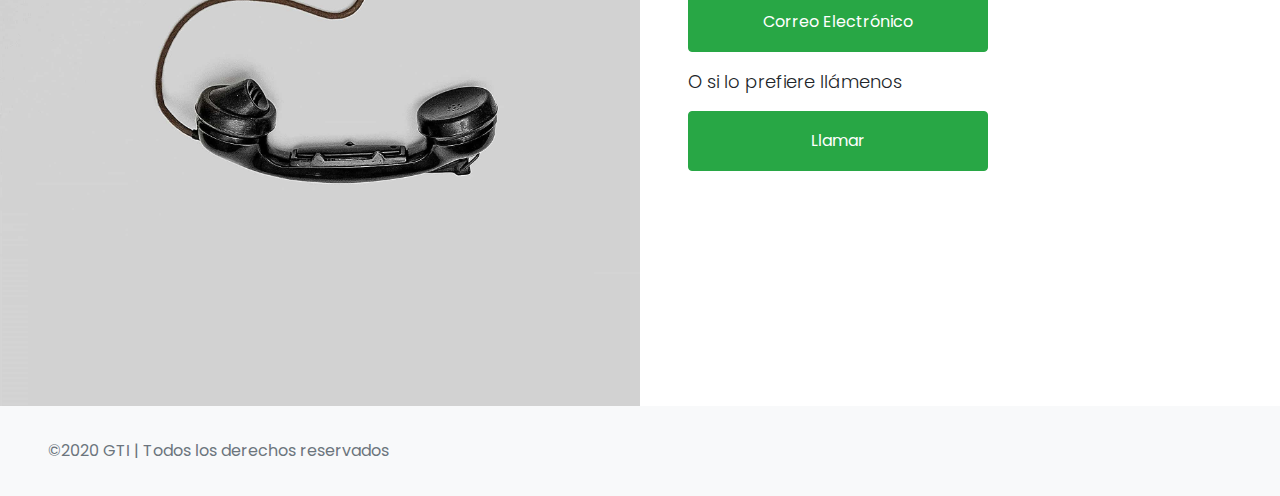
==== commit d3285018: "Merge pull request #2 from AusiasBM/develop" ====
--- a/src/index.html
+++ b/src/index.html
@@ -1,174 +1,153 @@
 <!DOCTYPE html>
-<html lang="en">
+<html lang="es">
 <head>
     <meta charset="UTF-8">
-    <title>GTI | TAO</title>
-    <link href="https://fonts.googleapis.com/css?family=Montserrat:200,300,400,500,600,700,800,900&display=swap" rel="stylesheet">
-    <link rel="stylesheet" href="css/styles.css">
+    <meta name="viewport" content="width=device-width, initial-scale=1.0">
+    <title>GTI | Monitoriza tu campo</title>
+    <link rel="stylesheet" href="css/bootstrap.min.css">
+    <link rel="stylesheet" href="css/estilos.css">
+    <link rel="icon" type="image/png" href="img/logoGTI.svg" sizes="64x64">
 </head>
 <body>
-    
-    <!----------------------------------- Landing page ----------------------------------->
-    <section id="call-to-action">
-        <header>
-            <img src="img/logoGTI.svg" alt="Grado en Tecnologías Interactivas">
-            <div class="menu-sesion">
-                <nav class='menu'>
-                    <span class='toggle'>
-                        <i></i>
-                        <i></i>
-                        <i></i>
-                    </span>
-                    <div class='menuContent'>
-                        <ul>
-                        <li><a href="index.html">Inicio</a></li>
-                        <li><a href="#sobre-nosotros">Sobre Nosotros</a></li>
-                        <li><a href="#composicion">Caraterísticas</a></li>
-                        <li><a href="#contacto">Contacto</a></li>
-                        </ul>
-                    </div>
-                </nav>
-                <button onclick="location.href='login.html';" type="button" class="inicio-sesion">INICIAR SESIÓN</button>
+
+    <section class="container-fluid">
+
+        <header class="row">
+            <nav class="col navbar fixed-top navbar-expand-md navbar-light bg-light">
+                <a class="navbar-brand p-0" href="/index.html">
+                    <img src="img/logoGTI.svg" width="130" alt="logotipo GTI">
+                </a>
+                
+                <button class="navbar-toggler" type="button" data-toggle="collapse" data-target="#navbarTogglerDemo02" aria-controls="navbarTogglerDemo02" aria-expanded="false" aria-label="Toggle navigation">
+                  <span class="navbar-toggler-icon"></span>
+                </button>
+              
+                <div class="collapse navbar-collapse justify-content-end" id="navbarTogglerDemo02">
+                  <ul class="navbar-nav align-items-center">
+                    <li class="nav-item active">
+                      <a class="nav-link" href="#">INICIO<span class="sr-only">(current)</span></a>
+                    </li>
+                    <li class="nav-item">
+                      <a class="nav-link" href="#gti">GTI</a>
+                    </li>
+                    <li class="nav-item">
+                        <a class="nav-link" href="#servicios">SERVICIOS</a>
+                    </li>
+                    <li class="nav-item">
+                        <a class="nav-link" href="#contacto">CONTACTO</a>
+                    </li>
+                    <li class="nav-item linea">
+                        <a class="nav-link" href="login.html">INICIO SESIÓN</a>
+                    </li>
+                  </ul>
+                </div>
+            </nav>
+           
+        </header>  
+        
+        <section class="row text-white text-center banner">
+            <div class="col mt-3 d-flex align-items-center justify-content-center flex-column">
+                <h1 class="mt-5 pt-5">DESCUBRE<br> DE LO QUE ES CAPAZ <br>TU CAMPO</h1>
+                <a role="button" href="#contacto" class="btn btn-success btn-lg border-success d-flex align-items-center justify-content-center">CONTACTA</a>
+                <a href="#gti" class="pt-5"><img src="img/abajo.png" width="90" alt="flecha abajo"></a>
             </div>
-        </header>
-        <div class="texto-reclamo">
-            <div>
-                <h1>DESCUBRE DE LO QUE ES CAPAZ <span>TU CAMPO</span></h1>
-                <p>Disfruta de tú tiempo, ahora más que nunca</p>
-            </div>
-            <form class="form-call-to-action" method="post" onsubmit="enviar(event)">
-                <input type="text" name="Correo-electrónico" placeholder="Correo electrónico" required>
-                <input type="submit" value="PROBAR AHORA">
-            </form>
-        </div>
-        
-    </section>
-
-    <!----------------------------------- Landing page ----------------------------------->
-
-    <section id="contenedor">
-        <section id="sobre-nosotros">
-            
-            <div class="informacion">
-                <h3>GTI desarrolla soluciones inteligentes para la monitorización de cultivos con el objetivo de vigilar las variables ambientales e implementar planes de reducción o tratamientos para la mitigación de plagas, lo que redunda en una mayor producción y de mejor calidad.</h3>
-            
-                <p>
-                    Esta solución permite a los productores agrícolas monitorizar desde cualquier dispositivo con conexión a Internet el estado actual de sus cultivos, plantas o viñedos, los posibles riesgos de padecer enfermedades y en general, realizar una gestión integral; todo ello basado en datos objetivos recolectados de la explotación en tiempo real.
-                    <br>
-                    Los equipos GTI, desarrollados específicamente para proyectos de monitorización de variables ambientales en cultivos, han sido diseñados en colaboración con especialistas agrónomos. Su versatilidad hace que sean sistemas ideales en procesos de agricultura de precisión.
-                </p>
-
-            </div>
-
-            <div class="foto foto1"></div>
         </section>
 
-        <div class="hrr"></div>
+        <section id="gti" class="row">
 
-        <section id="composicion">
+            <div class="col-xs-12 col-md-6 p-5 bg-white d-flex flex-column justify-content-center align-items-start text-left">
+                <h3>QUIÉN ES GTI</h3>
 
-            <!--<div class="foto foto2"></div>-->
-            <div class="informacion">
-                <h4>Composición de la solución de monitorización de cultivos</h4>
-                <p><span>1 </span> - Red inalámbrica de estaciones agroclimáticas con sensores que capturan variables de interés en agricultura para la detección de niveles de irrigación y eficiencia, con el objetivo de optimizar el consumo de agua y fertilizantes:</p>
-                <div class="contenedor-informacion">
-                    <div class="caracteristicas">  
-                            <p><span>▹ </span> Temperatura del aire.</p>
-                            <p><span>▹ </span>Temperatura de la hoja.</p>
-                            <p><span>▹ </span>Humedad del aire.</p>
-                            <p><span>▹ </span>Humectación de hoja.</p>
-                            <p><span>▹ </span>Contenido volumétrico de agua en suelo a diferentes profundidades.</p>
-                    </div>
-                    <div class="hrr-vertical"></div>
-                    <div class="caracteristicas">
-                        <p><span>▹ </span>Conductividad del suelo.</p>
-                        <p><span>▹ </span>Temperatura del suelo.</p>
-                        <p><span>▹ </span>Precipitación.</p>
-                        <p><span>▹ </span>Velocidad del viento.</p>
-                        <p><span>▹ </span>Dirección del viento.</p>
-                    </div>
-
-                </div>
                 <p>
-                    <span>2</span> - Plataforma IoT para la explotación de los datos capturados con el fin de generar alertas y notificaciones ante eventos que puedan suponer una situación de riesgo.
+                    GTI desarrolla soluciones inteligentes para la monitorización de cultivos,
+                    esta solución permite a los productores agrícolas monitorizar desde 
+                    cualquier dispositivo con conexión a Internet el estado actual de 
+                    sus cultivos, plantas o viñedos y en general, realizar una gestión integral; 
+                    todo ello basado en datos objetivos recolectados de la explotación en tiempo real.
+                    <br>
+                    Los equipos GTI, desarrollados específicamente para proyectos 
+                    de monitorización de variables ambientales en cultivos, han sido 
+                    diseñados en colaboración con especialistas agrónomos. Su versatilidad 
+                    hace que sean sistemas ideales en procesos de agricultura de precisión.
                 </p>
 
             </div>
 
         </section>
 
-        <div class="hrr"></div>
+        <section id="servicios" class="row my-5 pt-5">
 
-        <section id="alertas">
+            <div class="col-12 mt-5 px-5 text-center">
+                <h3>SERVICIOS GTI</h3>
+                <p>Red inalámbrica de estaciones agroclimáticas con sensores 
+                    que capturan variables de interés en agricultura para la 
+                    detección de niveles de irrigación y eficiencia, con el 
+                    objetivo de optimizar el consumo de agua y fertilizantes.
+                    <br>
+                    Plataforma IoT para la explotación de los datos capturados 
+                    con el fin de generar alertas y notificaciones ante eventos 
+                    que puedan suponer una situación de riesgo.
+                </p>
+            </div>
 
-            <div class="informacion">
-                <h4>Gestión de alertas</h4>
+            <div class="card-group px-5">
+                <div class="card">
+                  <img src="img/datos.jpg" class="card-img-top" alt="datos">
+                  <div class="card-body">
+                    <h4 class="card-title">DATOS</h4>
+                    <p class="card-text">Gracias a nuestra tecnología puedes recoger todos los datos
+                        de tu campo y tenerlos en la palma de la mano.</p>
+                  </div>
+                </div>
+                <div class="card">
+                  <img src="img/monitorizacion.jpg" class="card-img-top" alt="monitorización">
+                  <div class="card-body">
+                    <h4 class="card-title">MONITORIZACIÓN</h4>
+                    <p class="card-text">Con nuestros dispositivos puedes monitorizar tu campo
+                        por completo sin tener que ir al mismo.</p>
+                  </div>
+                </div>
+                <div class="card">
+                  <img src="img/mejorar.jpg" class="card-img-top" alt="mejoras">
+                  <div class="card-body">
+                    <h4 class="card-title">MEJORAS</h4>
+                    <p class="card-text">Con los datos que recogen nuestros dispositivos puede
+                        mejorar considerablemente sus cultivos.</p>
+                  </div>
+                </div>
+              </div>
 
-                <p>
-                    El sistema está capacitado para la detección de eventos relevantes para el negocio 
-                    mediante Inteligencia Artificial y Sistemas expertos. Con la configuración de alertas 
-                    los operadores disponen de información al instante sobre posibles desviaciones que 
-                    precisan de intervención inmediata, incluso antes de que pueda llegar a darse el fallo.
-                    La electrónica de adquisición y comunicaciones controla en continuo las variables 
-                    ambientales de las granjas y el envío los datos al centro de control a intervalos 
-                    planificados.
-                </p>
+        </section>
+
+        <section id="contacto" class="row justify-content-end">
+            <div class="col col-xs-12 col-md-6 p-5 bg-white d-flex flex-column justify-content-center align-items-center  align-items-md-start text-left">
+                <h3>CONTACTE</h3>
+                <br>
+                <h4 class="mb-3">Giménez López, José Luis</h4>
+ 
+                <p>Pulse para contactar por</p>
+                <a role="button" href="mailto:jogilo@upvnet.upv.es?Subject=Dudas%20de%20GTI" class="btn btn-success d-flex align-items-center justify-content-center">Correo Electrónico</a>
+
+                <p class="mt-3"> O si lo prefiere llámenos </p>
+                <a role="button" href="tel:+34963877000" class="btn btn-success d-flex align-items-center justify-content-center">Llamar</a>
 
             </div>
-            <div class="foto foto3"></div>
+            
         </section>
 
-        <section class="section-call-to-action">
-            <h2>PRUEBA AHORA</h2>
-            <form class="form-call-to-action2" method="post" onsubmit="enviar(event)">
-                <input type="text" name="Correo-electrónico" placeholder="Correo electrónico" required>
-                <input type="submit" value="PROBAR AHORA">
-            </form>
-        </section>
+        <footer class="row bg-light text-muted d-flex align-items-center px-5">
 
-        <section id="contacto">
-            <h4>CONTACTA CON NOSOTROS</h4>
-            <h3>Te ayudaremos en todo lo posible</h3>
-            <div class="tablero-contacto">
-                <div class="info-contacto">
-                    <div class="info"><img src="img/icons8-nombre-50.png" alt="Nombre">José Luis Giménez López</div>
-                    <div class="info"><img src="img/icons8-teléfono-50.png" alt="Teléfono">963877000</div>
-                    <div class="info"><img src="img/icons8-correo-50.png" alt="Correo">jogilo@upvnet.upv.es</div>
-                </div>
-                <div class="hr-contacto"></div>
-                <form class="form-contacto" method="post" onsubmit="enviar(event)">
-                    <input type="text" name="nombre" placeholder="Nombre" required>
-                    <input type="text" name="correo-electrónico" placeholder="Correo electrónico" required>
-                    <textarea name="message" rows="7" cols="30" placeholder="Mensaje" required></textarea>
-                    <input type="submit" value="ENVIAR">
-                </form>
-            </div>
-        </section>
+            <hp>©2020 GTI | Todos los derechos reservados</hp>
 
-        <footer>
-            <div>
-                <p>¿PREGUNTAS? Llama al 902 543 685</p>
-            </div>
-            <div>
-                <p>&copy;2020 TAO Grupo1 | Todos los derechos reservados</p>
-            </div>
-            <nav>
-                <ul>
-                    <li><a href="#"><img src="img/icons8-facebook-80.png" alt="Facebook"></a></li>
-                    <li><a href="#"><img src="img/icons8-twitter-64.png" alt="Twitter"></a></li>
-                    <li><a href="#"><img src="img/icons8-youtube-80.png" alt="Youtube"></a></li>
-                </ul>
-            </nav>
         </footer>
 
     </section>
-    
-    <script src="https://code.jquery.com/jquery-3.3.1.js"></script>
-    <script>
-        $('.toggle').on('click', function() {
-                $('.menu').toggleClass('active');
-            });
-    </script>
+
+    <!----------------------------------------------------------------------------------------------->
+    <script type="text/javascript" src="js/jquery-3.2.1.slim.min.js"></script>
+    <script type="text/javascript" src="js/popper.min.js"></script>
+    <script type="text/javascript" src="js/bootstrap.min.js"></script>
+    <!----------------------------------------------------------------------------------------------->
 
 </body>
 </html>--- a/src/css/estilos.css
+++ b/src/css/estilos.css
@@ -0,0 +1,183 @@
+@import url('https://fonts.googleapis.com/css?family=Poppins:300,400,500,600,700,800,900&display=swap');
+
+*{
+    font-family: 'Poppins', sans-serif;
+}
+
+html{
+    /* Sirve para que haga el scroll suave*/
+    scroll-behavior: smooth;
+}
+
+.container-fluid{
+    height: 100vh;
+}
+
+h1{
+    font-size: 80px;
+    font-weight: 700;
+}
+
+h3{
+    color: rgb(130, 0, 83);
+    font-size: 40px;
+    font-weight: 200;
+}
+
+h4{
+    color: rgb(130, 0, 83);
+    font-size: 18px;
+    font-weight: 700; 
+}
+
+p{
+    font-size: 18px;
+    font-weight: 300;
+}
+
+h5{
+    color: red;
+    font-weight: 700;
+}
+
+
+
+/* Linea utilizada para el menú principal, 
+de esta forma distinguimos el inicio de sesión, de el menú*/
+.linea {
+    border-left: 1px solid black;
+}
+
+.navbar{
+    z-index: 3000;
+}
+
+/*!!!!!!!!!!!!!!!!!!!!!!!!!!!!!!!!!!!!     BANNER     !!!!!!!!!!!!!!!!!!!!!!!!!!!!!!!!!!!!!!!!!!*/
+
+/* Aquí estamos poniendo el fondo del banner y haciendo que ocupe todo el ancho y alto de la página */
+.banner{
+    min-height: 100vh;
+}
+
+.banner div{
+    background: url(../img/bg-min.jpg) no-repeat; 
+    background-position-x: center;
+    background-position-y: top;
+    background-size: cover;
+}
+
+/* Los estilos del botón los hemos puesto mediante bootstrap, aquí solo ponemos el tamaño */
+.btn{
+    width: 300px;
+    height: 60px;
+}
+
+/* Estos estilos se pondran cuando el ratón este encima del botón */
+.banner .btn-success:hover{
+    border: 1px solid white;
+    background: none;
+}
+
+/*!!!!!!!!!!!!!!!!!!!!!!!!!!!!!!!!!!!!   FIN  BANNER     !!!!!!!!!!!!!!!!!!!!!!!!!!!!!!!!!!!!!!!!!!*/
+
+/*!!!!!!!!!!!!!!!!!!!!!!!!!!!!!!!!!!!!     GTI     !!!!!!!!!!!!!!!!!!!!!!!!!!!!!!!!!!!!!!!!!!*/
+
+#gti{  
+    background: url(../img/gti.jpg) no-repeat; 
+    background-position-x: center;
+    background-position-y: top;
+    background-size: cover;
+    min-height: 100vh;
+}
+
+/*!!!!!!!!!!!!!!!!!!!!!!!!!!!!!!!!!!!!  FIN   GTI     !!!!!!!!!!!!!!!!!!!!!!!!!!!!!!!!!!!!!!!!!!*/
+
+/*!!!!!!!!!!!!!!!!!!!!!!!!!!!!!!!!!!!!     SERVICIOS     !!!!!!!!!!!!!!!!!!!!!!!!!!!!!!!!!!!!!!!!!!*/
+
+#servicios{
+    min-height: 100vh;
+}
+
+
+
+/*!!!!!!!!!!!!!!!!!!!!!!!!!!!!!!!!!!!!  FIN   SERVICIOS     !!!!!!!!!!!!!!!!!!!!!!!!!!!!!!!!!!!!!!!!!!*/
+
+/*!!!!!!!!!!!!!!!!!!!!!!!!!!!!!!!!!!!!     CONTACTO     !!!!!!!!!!!!!!!!!!!!!!!!!!!!!!!!!!!!!!!!!!*/
+
+#contacto{
+    background: url(../img/contacto.jpg) no-repeat; 
+    background-position-x: center;
+    background-position-y: top;
+    background-size: cover;
+    min-height: 90vh;
+}
+
+/*!!!!!!!!!!!!!!!!!!!!!!!!!!!!!!!!!!!!     CONTACTO     !!!!!!!!!!!!!!!!!!!!!!!!!!!!!!!!!!!!!!!!!!*/
+
+/*!!!!!!!!!!!!!!!!!!!!!!!!!!!!!!!!!!!!     FOOTER     !!!!!!!!!!!!!!!!!!!!!!!!!!!!!!!!!!!!!!!!!!*/
+
+footer{
+    min-height: 10vh;
+}
+
+/*!!!!!!!!!!!!!!!!!!!!!!!!!!!!!!!!!!!!     FOOTER     !!!!!!!!!!!!!!!!!!!!!!!!!!!!!!!!!!!!!!!!!!*/
+
+
+/*!!!!!!!!!!!!!!!!!!!!!!!!!!!!!!!!!!!!!!!!!!!!!!!!!!!!!!!!!!!!!!!!!!!!!!!!!!!!!!!!!!!!!!!!!!!!!!!!!!!
+
+Ahora vamos a poner las modificaciones que se haran cuando la página cambie de tamaño de pantalla
+
+!!!!!!!!!!!!!!!!!!!!!!!!!!!!!!!!!!!!!!!!!!!!!!!!!!!!!!!!!!!!!!!!!!!!!!!!!!!!!!!!!!!!!!!!!!!!!!!!!!!*/
+
+/* Aquí le decimos como será hasta que la página pase de 768px */
+@media (max-width: 768px) {
+
+    /* Aquí estamos cambiando la linea que separa el botón del login con el menú,
+    de forma que en vez de estar a la derecha del botón, está en la parte superior*/
+    .linea {
+        border-left: 0px;
+        border-top: 1px solid black;
+    }
+
+    /* Modificamos el texto para que sea más legible */
+    h1{
+        font-size: 60px;
+    }
+
+}
+
+/* Aquí le decimos como será cuando la página pase de 1400px */
+@media (min-width: 1400px) {
+
+    /* Modificamos el texto para que sea más legible */    
+    h1{
+        font-size: 140px;
+    }
+
+    h3{
+        font-size: 60px;
+        font-weight: 200;
+    }
+
+    h4{
+        font-size: 30px;
+        font-weight: 700; 
+    }
+    
+    p{
+        font-size: 25px;
+        font-weight: 300;
+    }
+
+    #contacto a{
+        font-size: 25px;
+    }
+
+    /* Hacemos que el botón sea más grande para que se vea mejor */
+    .btn{
+        width: 500px;
+        height: 100px;
+    }
+
+    
+}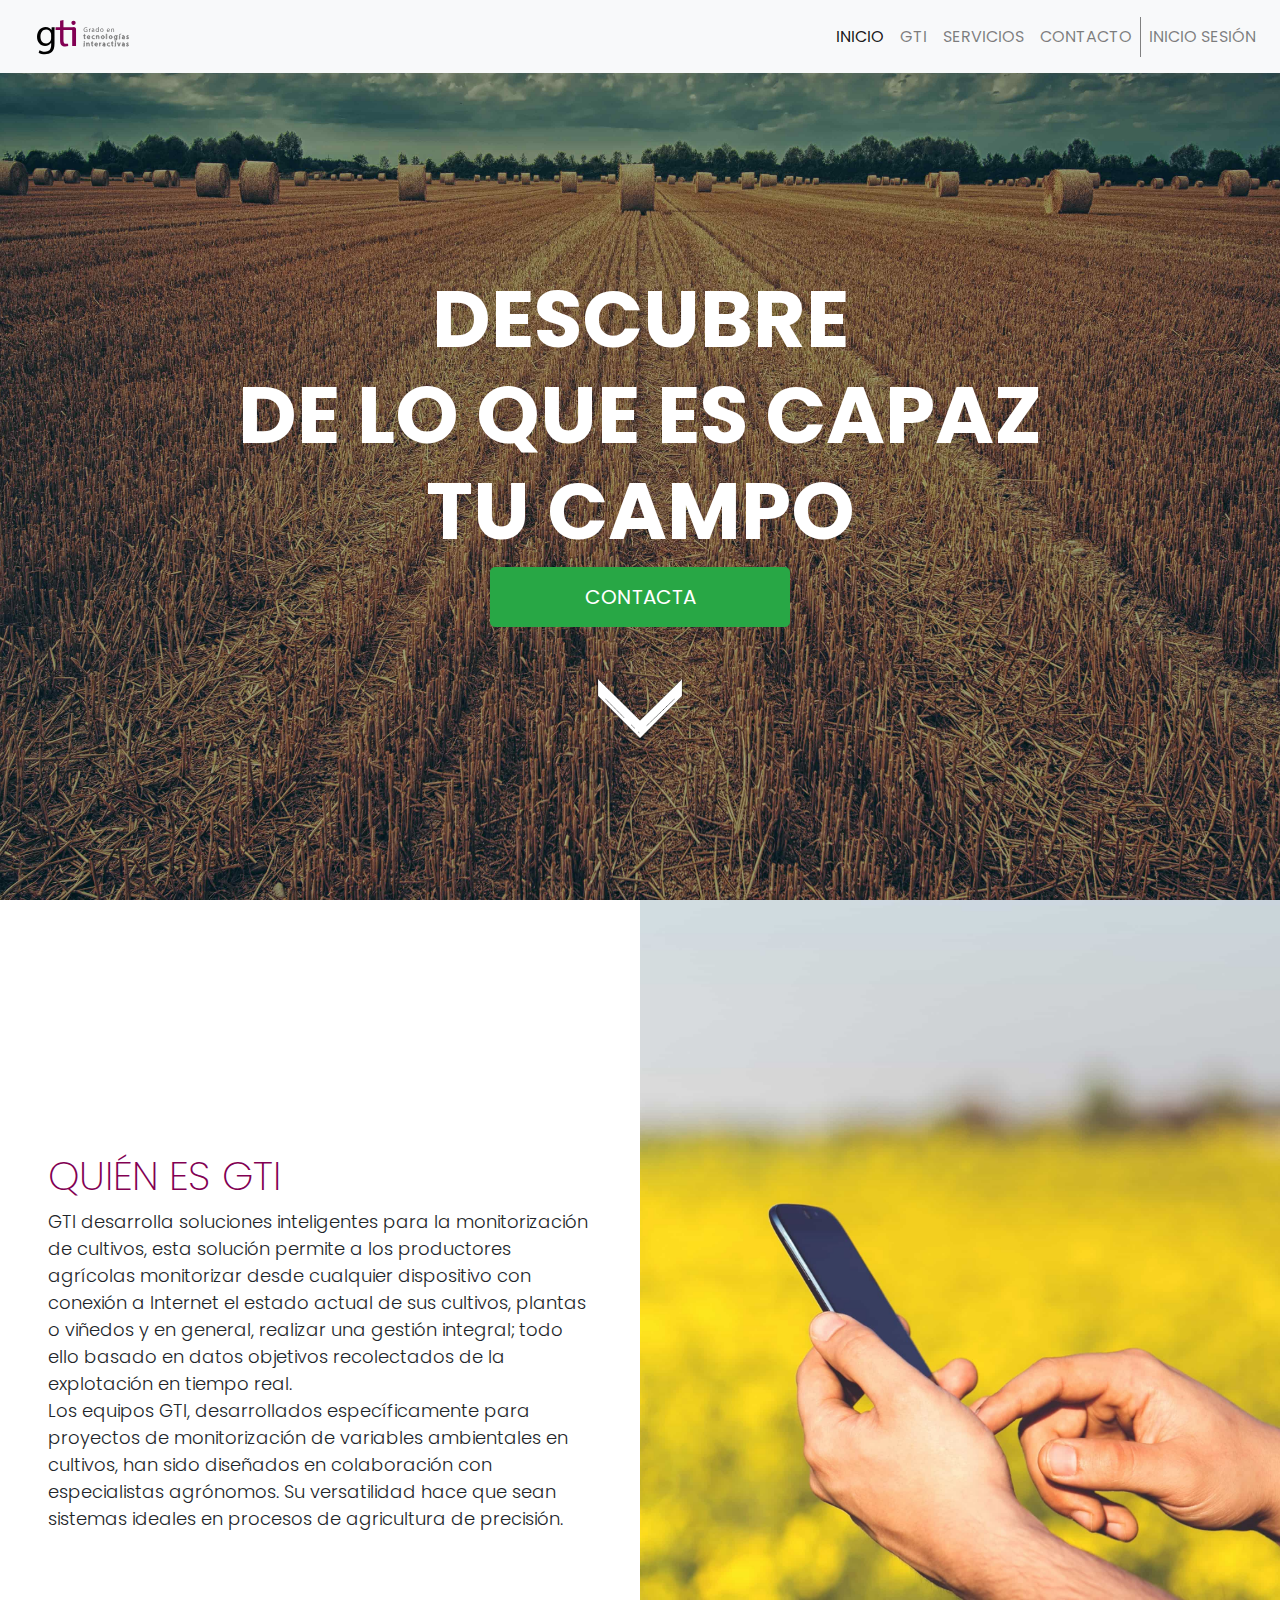
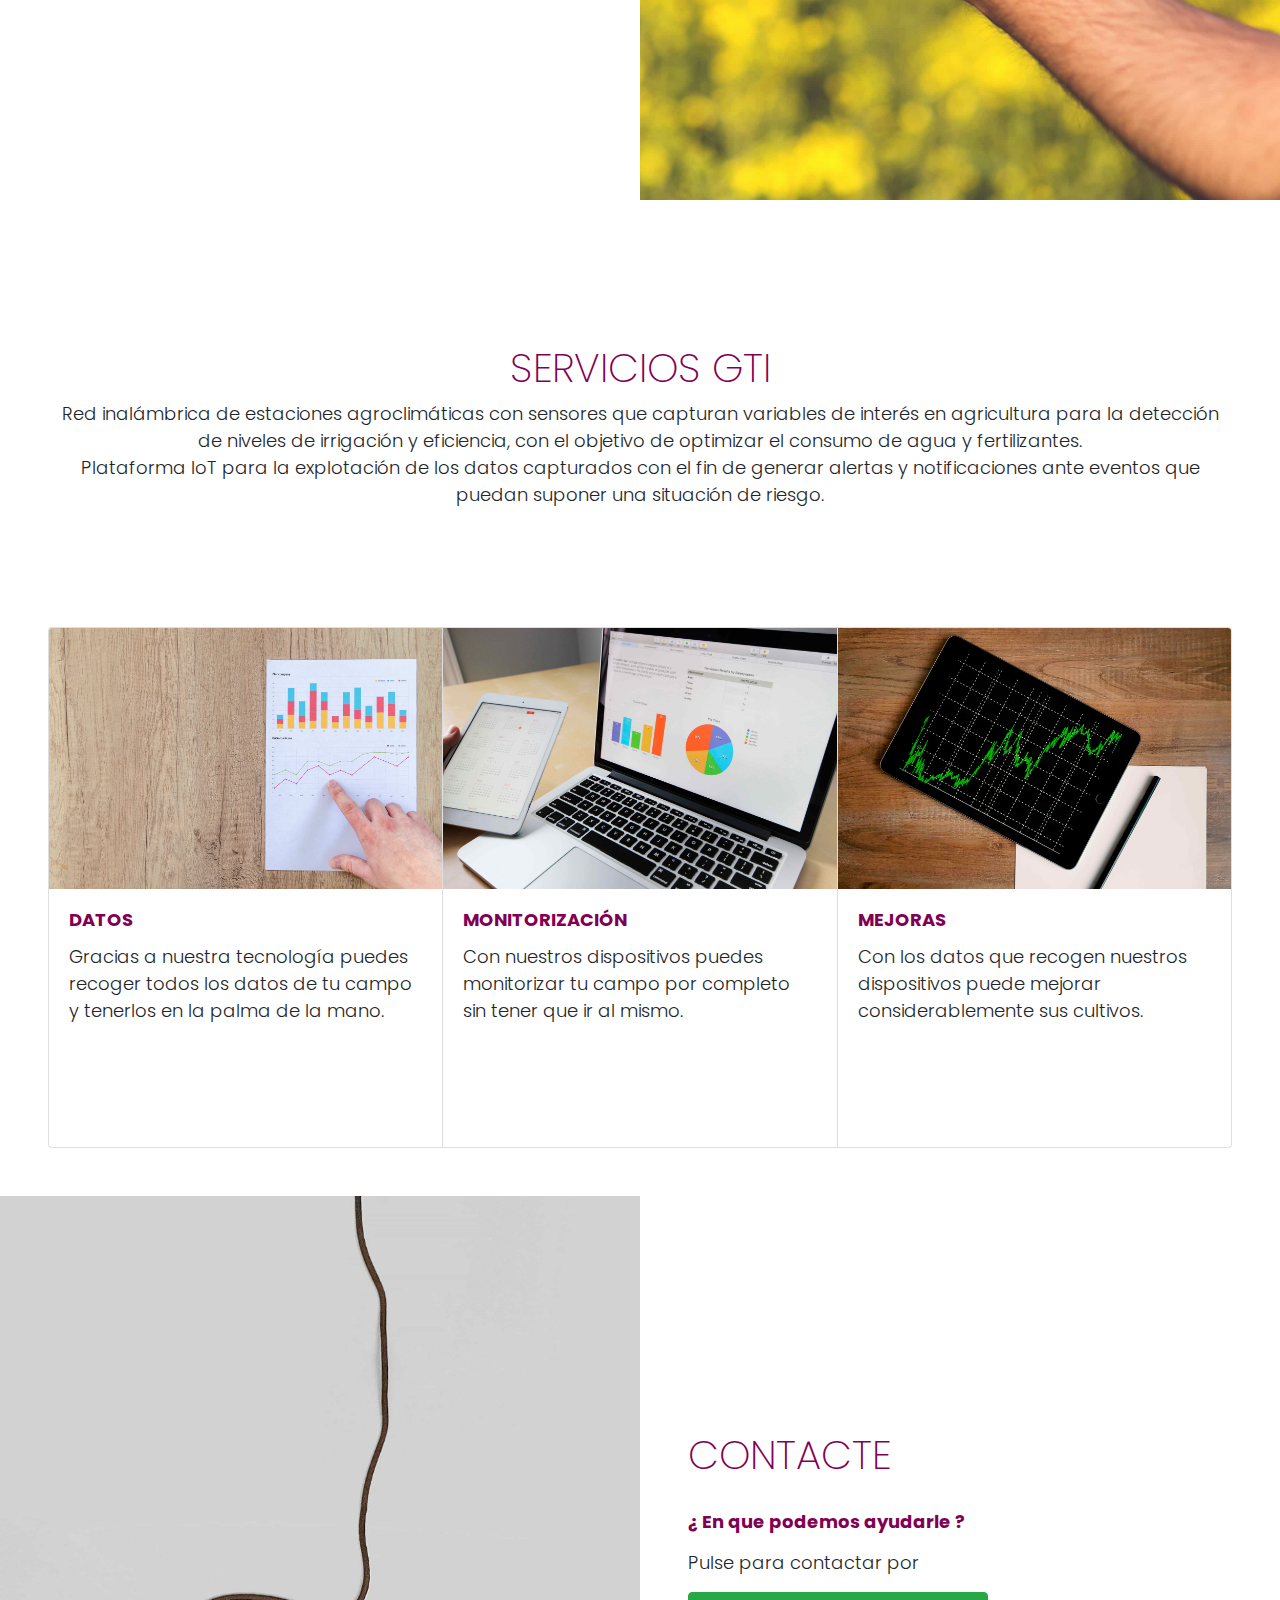
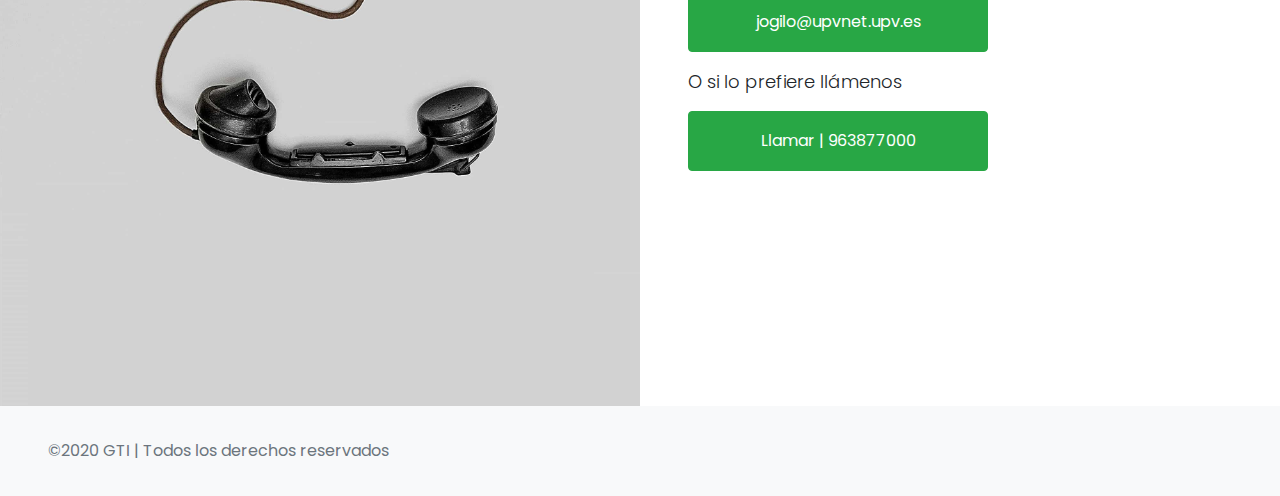
==== commit c7205545: "Correcciones Sprint 4" ====
--- a/src/index.html
+++ b/src/index.html
@@ -123,13 +123,13 @@
             <div class="col col-xs-12 col-md-6 p-5 bg-white d-flex flex-column justify-content-center align-items-center  align-items-md-start text-left">
                 <h3>CONTACTE</h3>
                 <br>
-                <h4 class="mb-3">Giménez López, José Luis</h4>
+                <h4 class="mb-3">¿ En que podemos ayudarle ?</h4>
  
                 <p>Pulse para contactar por</p>
-                <a role="button" href="mailto:jogilo@upvnet.upv.es?Subject=Dudas%20de%20GTI" class="btn btn-success d-flex align-items-center justify-content-center">Correo Electrónico</a>
+                <a role="button" href="mailto:jogilo@upvnet.upv.es?Subject=Dudas%20de%20GTI" class="btn btn-success d-flex align-items-center justify-content-center">jogilo@upvnet.upv.es</a>
 
                 <p class="mt-3"> O si lo prefiere llámenos </p>
-                <a role="button" href="tel:+34963877000" class="btn btn-success d-flex align-items-center justify-content-center">Llamar</a>
+                <a role="button" href="tel:+34963877000" class="btn btn-success d-flex align-items-center justify-content-center">Llamar | 963877000</a>
 
             </div>
             
--- a/src/css/estilos.css
+++ b/src/css/estilos.css
@@ -45,7 +45,7 @@
 /* Linea utilizada para el menú principal, 
 de esta forma distinguimos el inicio de sesión, de el menú*/
 .linea {
-    border-left: 1px solid black;
+    border-left: 1px solid grey;
 }
 
 .navbar{
@@ -136,7 +136,7 @@
     de forma que en vez de estar a la derecha del botón, está en la parte superior*/
     .linea {
         border-left: 0px;
-        border-top: 1px solid black;
+        border-top: 1px solid grey;
     }
 
     /* Modificamos el texto para que sea más legible */
